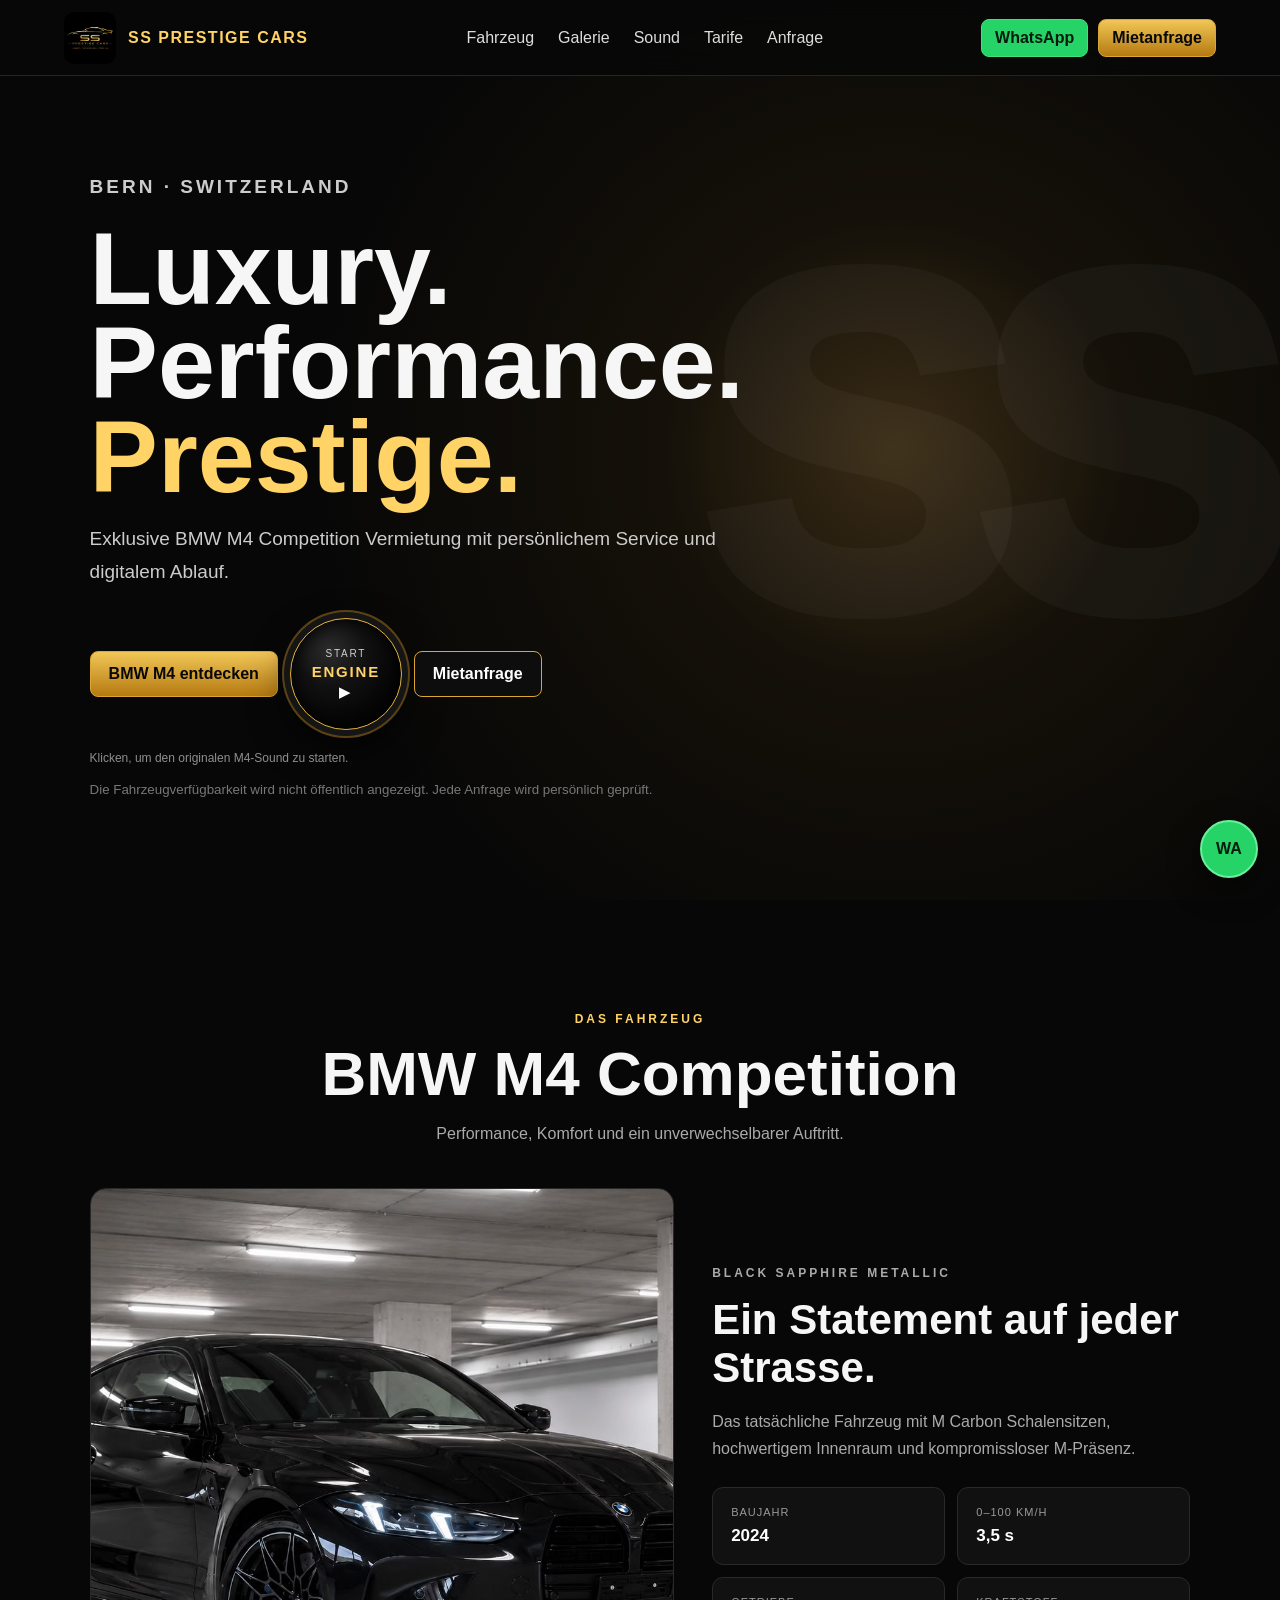
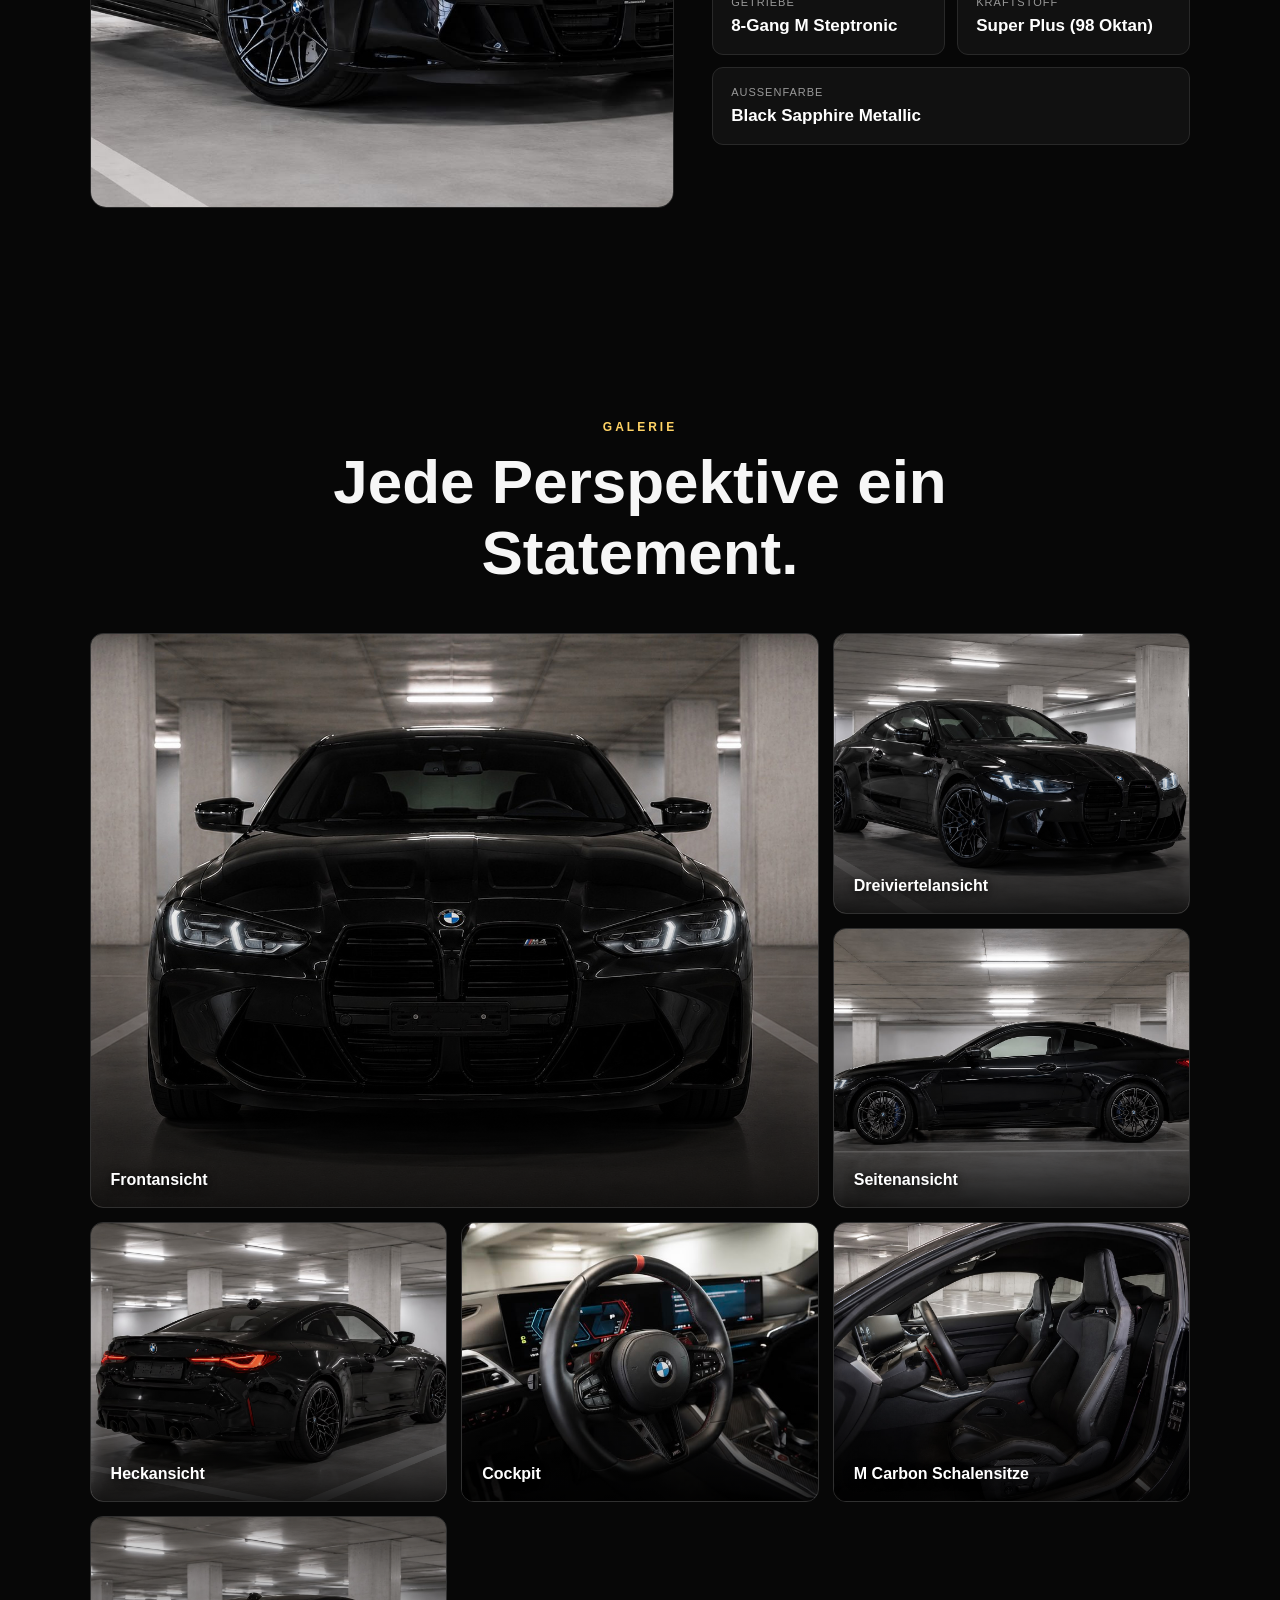
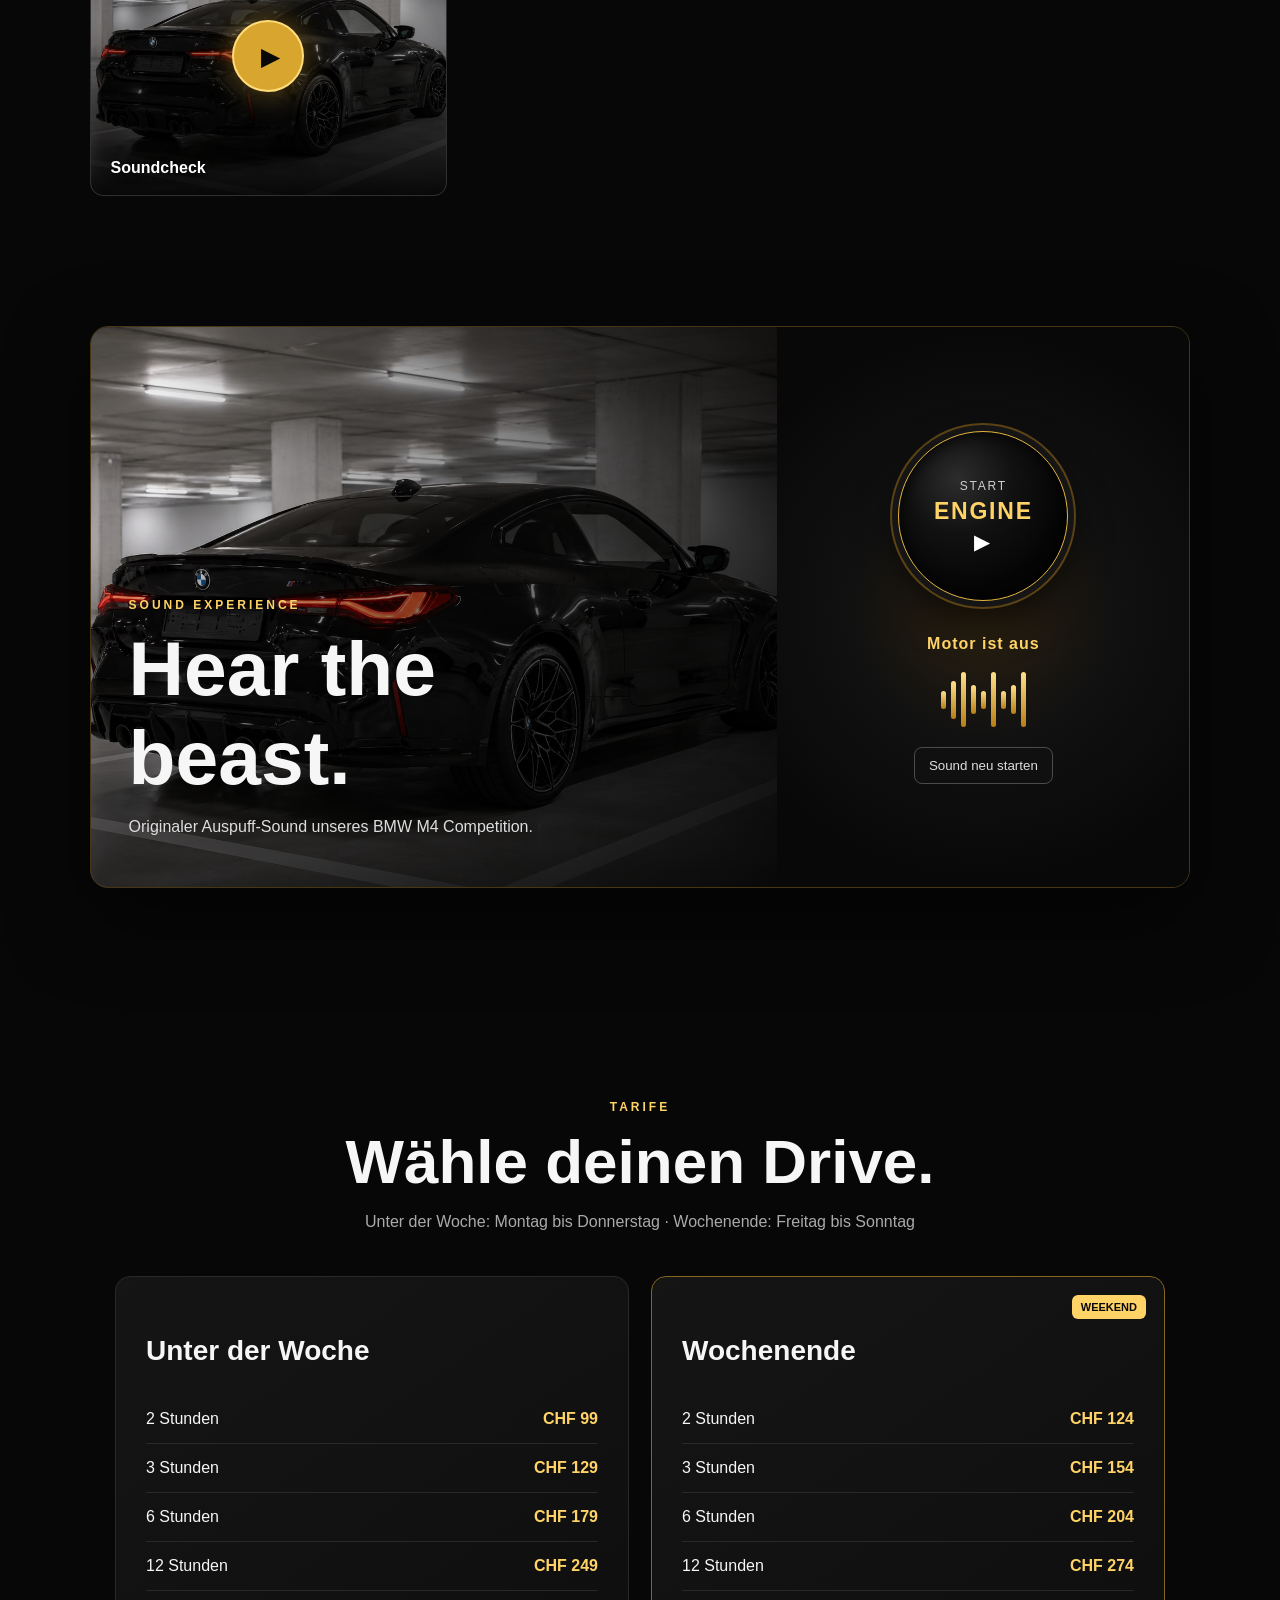
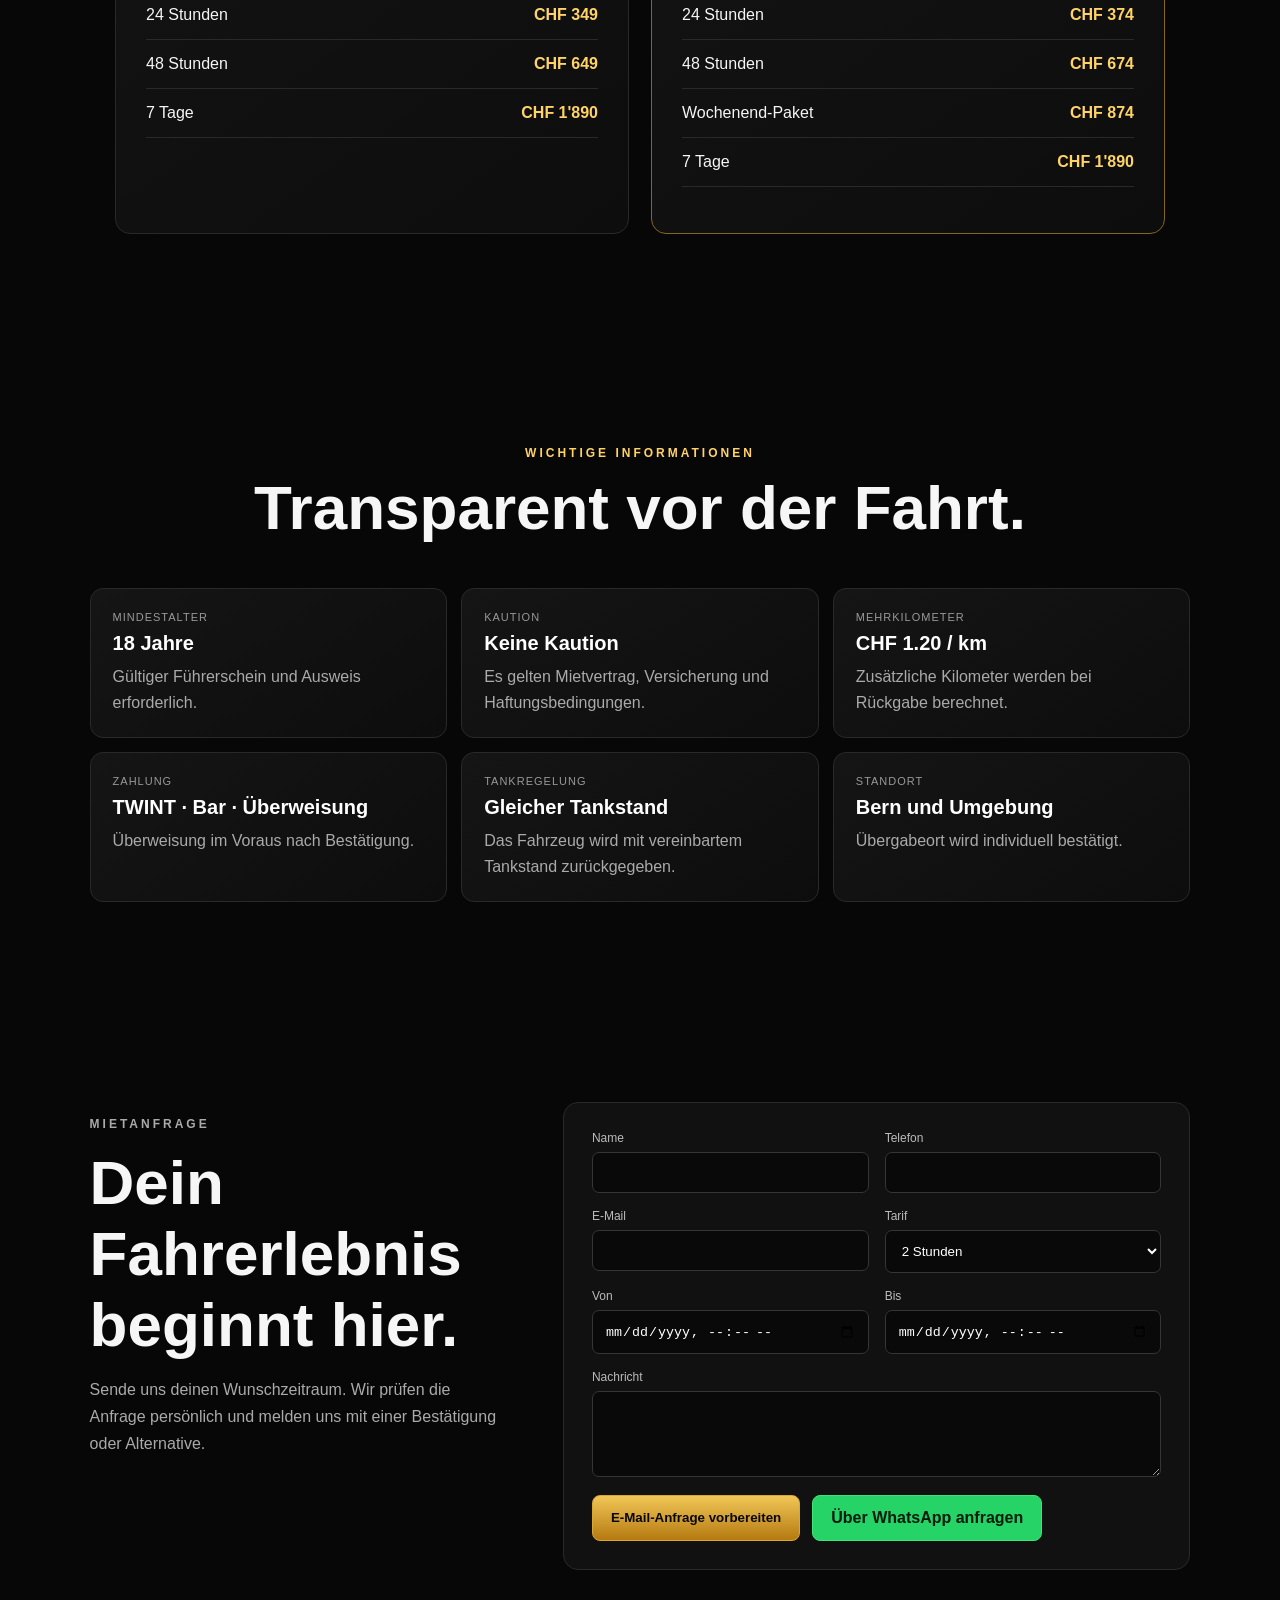
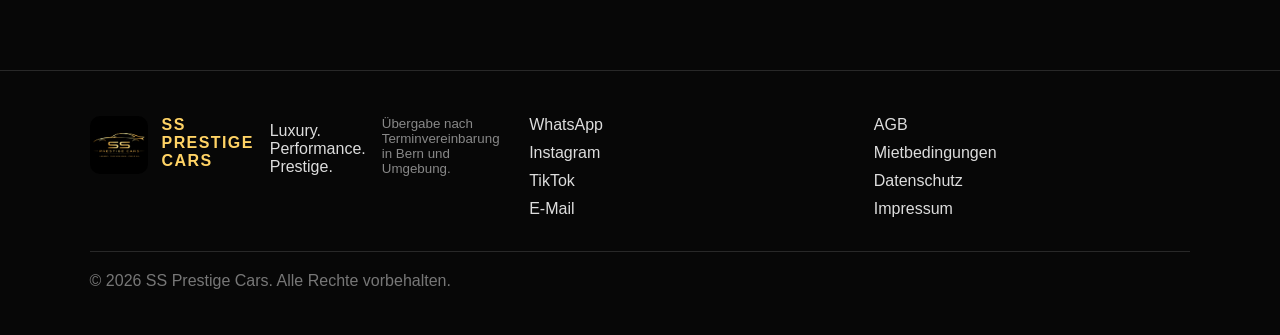
==== index.html @ 251abc75 "Add files via upload" ====
<!doctype html>
<html lang="de">
<head>
  <meta charset="utf-8">
  <meta name="viewport" content="width=device-width,initial-scale=1">
  <meta name="description" content="SS Prestige Cars – BMW M4 Competition Vermietung in Bern mit Wochen- und Wochenendtarifen.">
  <meta name="theme-color" content="#070707">
  <title>SS Prestige Cars | BMW M4 Competition</title>
  <link rel="icon" href="assets/logo.png">
  <link rel="stylesheet" href="styles.css">
</head>
<body>
<header class="header">
  <a class="brand" href="#home"><img src="assets/logo.png" alt="SS Prestige Cars Logo"><span>SS PRESTIGE CARS</span></a>
  <nav>
    <a href="#fahrzeug">Fahrzeug</a>
    <a href="#galerie">Galerie</a>
    <a href="#sound">Sound</a>
    <a href="#preise">Tarife</a>
    <a href="#anfrage">Anfrage</a>
  </nav>
  <div class="header-cta"><a class="whatsapp compact" href="https://wa.me/41797862408?text=Hallo%20SS%20Prestige%20Cars%2C%20ich%20interessiere%20mich%20f%C3%BCr%20eine%20Miete." target="_blank" rel="noopener">WhatsApp</a><a class="button compact" href="#anfrage">Mietanfrage</a></div>
</header>

<main>
<section class="hero" id="home">
  <div class="giant-ss">SS</div>
  <div class="hero-content">
    <p class="eyebrow">BERN · SWITZERLAND</p>
    <h1>Luxury.<br>Performance.<br><span>Prestige.</span></h1>
    <p>Exklusive BMW M4 Competition Vermietung mit persönlichem Service und digitalem Ablauf.</p>
    <div class="hero-actions premium-actions">
      <a class="button" href="#fahrzeug">BMW M4 entdecken</a>
      <button class="engine-button" id="heroEngineButton" type="button" aria-label="Motor-Sound starten">
        <span class="engine-ring">
          <small>START</small>
          <strong>ENGINE</strong>
          <em>▶</em>
        </span>
      </button>
      <a class="button outline" href="#anfrage">Mietanfrage</a>
    </div>
    <p class="engine-hint" id="heroEngineHint">Klicken, um den originalen M4-Sound zu starten.</p>
    <small>Die Fahrzeugverfügbarkeit wird nicht öffentlich angezeigt. Jede Anfrage wird persönlich geprüft.</small>
  </div>
</section>

<section class="section vehicle" id="fahrzeug">
  <div class="section-heading">
    <p class="eyebrow">DAS FAHRZEUG</p>
    <h2>BMW M4 Competition</h2>
    <p>Performance, Komfort und ein unverwechselbarer Auftritt.</p>
  </div>

  <div class="vehicle-feature">
    <img src="assets/hero.jpg" alt="BMW M4 Competition Dreiviertelansicht">
    <div class="vehicle-copy">
      <p class="eyebrow">BLACK SAPPHIRE METALLIC</p>
      <h3>Ein Statement auf jeder Strasse.</h3>
      <p>Das tatsächliche Fahrzeug mit M Carbon Schalensitzen, hochwertigem Innenraum und kompromissloser M-Präsenz.</p>
      <div class="spec-grid">
        <article><span>Baujahr</span><strong>2024</strong></article>
        <article><span>0–100 km/h</span><strong>3,5 s</strong></article>
        <article><span>Getriebe</span><strong>8-Gang M Steptronic</strong></article>
        <article><span>Kraftstoff</span><strong>Super Plus (98 Oktan)</strong></article>
        <article><span>Aussenfarbe</span><strong>Black Sapphire Metallic</strong></article>
      </div>
    </div>
  </div>
</section>

<section class="section gallery-section" id="galerie">
  <div class="section-heading">
    <p class="eyebrow">GALERIE</p>
    <h2>Jede Perspektive ein Statement.</h2>
  </div>

  <div class="gallery">
    <button class="gallery-card main" data-image="assets/front.jpg">
      <img src="assets/front.jpg" alt="BMW M4 Frontansicht">
      <span>Frontansicht</span>
    </button>
    <button class="gallery-card" data-image="assets/hero.jpg">
      <img src="assets/hero.jpg" alt="BMW M4 Dreiviertelansicht">
      <span>Dreiviertelansicht</span>
    </button>
    <button class="gallery-card" data-image="assets/side.jpg">
      <img src="assets/side.jpg" alt="BMW M4 Seitenansicht">
      <span>Seitenansicht</span>
    </button>
    <button class="gallery-card" data-image="assets/rear.jpg">
      <img src="assets/rear.jpg" alt="BMW M4 Heckansicht">
      <span>Heckansicht</span>
    </button>
    <button class="gallery-card" data-image="assets/cockpit.jpg">
      <img src="assets/cockpit.jpg" alt="BMW M4 Cockpit">
      <span>Cockpit</span>
    </button>
    <button class="gallery-card" data-image="assets/seats.jpg">
      <img src="assets/seats.jpg" alt="BMW M Carbon Schalensitze">
      <span>M Carbon Schalensitze</span>
    </button>

    <button class="gallery-card video-card" id="videoGalleryCard" type="button">
      <video muted playsinline preload="metadata" poster="assets/rear.jpg">
        <source src="assets/soundcheck.mp4" type="video/mp4">
      </video>
      <div class="video-play-icon">▶</div>
      <span>Soundcheck</span>
    </button>
  </div>
</section>

<section class="section sound-section" id="sound">
  <div class="sound-stage">
    <div class="sound-image">
      <img src="assets/rear.jpg" alt="BMW M4 Heckansicht mit Vierrohr-Auspuffanlage">
      <div class="sound-overlay"></div>
      <div class="sound-copy">
        <p class="eyebrow">SOUND EXPERIENCE</p>
        <h2>Hear the beast.</h2>
        <p>Originaler Auspuff-Sound unseres BMW M4 Competition.</p>
      </div>
    </div>

    <div class="engine-console">
      <button class="engine-button engine-button-large" id="soundEngineButton" type="button" aria-label="Motor-Sound starten">
        <span class="engine-ring">
          <small>START</small>
          <strong>ENGINE</strong>
          <em>▶</em>
        </span>
      </button>

      <div class="sound-information">
        <span id="soundStatus">Motor ist aus</span>
        <div class="wave" aria-hidden="true">
          <i></i><i></i><i></i><i></i><i></i><i></i><i></i><i></i><i></i>
        </div>
        <button class="sound-secondary" id="restartSound" type="button">Sound neu starten</button>
      </div>

      <audio id="audio" preload="metadata">
        <source src="assets/auspuff-sound.mp3" type="audio/mpeg">
      </audio>
    </div>
  </div>
</section>

<section class="section pricing" id="preise">
  <div class="section-heading">
    <p class="eyebrow">TARIFE</p>
    <h2>Wähle deinen Drive.</h2>
    <p>Unter der Woche: Montag bis Donnerstag · Wochenende: Freitag bis Sonntag</p>
  </div>

  <div class="price-grid">
    <article class="price-card">
      <h3>Unter der Woche</h3>
      <ul>
        <li><span>2 Stunden</span><strong>CHF 99</strong></li>
        <li><span>3 Stunden</span><strong>CHF 129</strong></li>
        <li><span>6 Stunden</span><strong>CHF 179</strong></li>
        <li><span>12 Stunden</span><strong>CHF 249</strong></li>
        <li><span>24 Stunden</span><strong>CHF 349</strong></li>
        <li><span>48 Stunden</span><strong>CHF 649</strong></li>
        <li><span>7 Tage</span><strong>CHF 1'890</strong></li>
      </ul>
    </article>

    <article class="price-card featured">
      <div class="badge">WEEKEND</div>
      <h3>Wochenende</h3>
      <ul>
        <li><span>2 Stunden</span><strong>CHF 124</strong></li>
        <li><span>3 Stunden</span><strong>CHF 154</strong></li>
        <li><span>6 Stunden</span><strong>CHF 204</strong></li>
        <li><span>12 Stunden</span><strong>CHF 274</strong></li>
        <li><span>24 Stunden</span><strong>CHF 374</strong></li>
        <li><span>48 Stunden</span><strong>CHF 674</strong></li>
        <li><span>Wochenend-Paket</span><strong>CHF 874</strong></li>
        <li><span>7 Tage</span><strong>CHF 1'890</strong></li>
      </ul>
    </article>
  </div>
</section>


<section class="section conditions" id="bedingungen">
  <div class="section-heading">
    <p class="eyebrow">WICHTIGE INFORMATIONEN</p>
    <h2>Transparent vor der Fahrt.</h2>
  </div>
  <div class="conditions-grid">
    <article><span>Mindestalter</span><strong>18 Jahre</strong><p>Gültiger Führerschein und Ausweis erforderlich.</p></article>
    <article><span>Kaution</span><strong>Keine Kaution</strong><p>Es gelten Mietvertrag, Versicherung und Haftungsbedingungen.</p></article>
    <article><span>Mehrkilometer</span><strong>CHF 1.20 / km</strong><p>Zusätzliche Kilometer werden bei Rückgabe berechnet.</p></article>
    <article><span>Zahlung</span><strong>TWINT · Bar · Überweisung</strong><p>Überweisung im Voraus nach Bestätigung.</p></article>
    <article><span>Tankregelung</span><strong>Gleicher Tankstand</strong><p>Das Fahrzeug wird mit vereinbartem Tankstand zurückgegeben.</p></article>
    <article><span>Standort</span><strong>Bern und Umgebung</strong><p>Übergabeort wird individuell bestätigt.</p></article>
  </div>
</section>

<section class="section request" id="anfrage">
  <div class="request-copy">
    <p class="eyebrow">MIETANFRAGE</p>
    <h2>Dein Fahrerlebnis beginnt hier.</h2>
    <p>Sende uns deinen Wunschzeitraum. Wir prüfen die Anfrage persönlich und melden uns mit einer Bestätigung oder Alternative.</p>
  </div>
  <form id="requestForm">
    <div class="form-grid">
      <label>Name<input id="requestName" name="Name" required></label>
      <label>Telefon<input id="requestPhone" name="Telefon" required></label>
      <label>E-Mail<input id="requestEmail" type="email" name="E-Mail" required></label>
      <label>Tarif<select id="requestTariff" name="Tarif"><option>2 Stunden</option><option>3 Stunden</option><option>6 Stunden</option><option>12 Stunden</option><option>24 Stunden</option><option>48 Stunden</option><option>Wochenend-Paket</option><option>7 Tage</option></select></label>
      <label>Von<input id="requestFrom" type="datetime-local" name="Von" required></label>
      <label>Bis<input id="requestTo" type="datetime-local" name="Bis" required></label>
      <label class="full">Nachricht<textarea id="requestMessage" name="Nachricht" rows="4"></textarea></label>
    </div>
    <div class="request-buttons"><button class="button" type="submit">E-Mail-Anfrage vorbereiten</button><a class="whatsapp" id="dynamicWhatsApp" href="#">Über WhatsApp anfragen</a></div>
  </form>
</section>
</main>

<footer>
  <div class="footer-brand"><img src="assets/logo.png" alt="SS Prestige Cars"><div><strong>SS PRESTIGE CARS</strong><p>Luxury. Performance. Prestige.</p><small>Übergabe nach Terminvereinbarung in Bern und Umgebung.</small></div></div>
  <div class="footer-links"><a href="https://wa.me/41797862408" target="_blank" rel="noopener">WhatsApp</a><a href="https://www.instagram.com/ssprestigecars.ch/" target="_blank" rel="noopener">Instagram</a><a href="https://www.tiktok.com/@ssprestigecars.ch" target="_blank" rel="noopener">TikTok</a><a href="mailto:ssprestigecars.ch@gmail.com">E-Mail</a></div>
  <div class="footer-links"><a href="agb.html">AGB</a><a href="mietbedingungen.html">Mietbedingungen</a><a href="datenschutz.html">Datenschutz</a><a href="impressum.html">Impressum</a></div>
  <p class="copyright">© 2026 SS Prestige Cars. Alle Rechte vorbehalten.</p>
</footer>

<a class="whatsapp-float" href="https://wa.me/41797862408?text=Hallo%20SS%20Prestige%20Cars%2C%20ich%20interessiere%20mich%20f%C3%BCr%20eine%20Miete." target="_blank" rel="noopener" aria-label="WhatsApp öffnen">WA</a>


<dialog id="videoLightbox" class="video-lightbox">
  <button id="closeVideoLightbox" aria-label="Schliessen">×</button>
  <div class="video-frame">
    <video id="soundcheckVideo" controls playsinline preload="metadata">
      <source src="assets/soundcheck.mp4" type="video/mp4">
    </video>
  </div>
</dialog>

<dialog id="lightbox">
  <button id="closeLightbox" aria-label="Schliessen">×</button>
  <img id="lightboxImage" alt="Vergrösserte Fahrzeugansicht">
</dialog>

<script src="script.js"></script>
</body>
</html>
---- styles.css ----
:root{--bg:#070707;--panel:#111;--line:#292929;--text:#f6f6f6;--muted:#aaa;--gold:#daa72f;--gold2:#ffd365}*{box-sizing:border-box}html{scroll-behavior:smooth}body{margin:0;background:var(--bg);color:var(--text);font-family:-apple-system,BlinkMacSystemFont,"Segoe UI",Arial,sans-serif}.header{position:fixed;z-index:20;inset:0 0 auto;height:76px;background:#080808e8;border-bottom:1px solid #242424;display:flex;align-items:center;justify-content:space-between;padding:0 5vw;backdrop-filter:blur(15px)}.brand{display:flex;align-items:center;gap:12px;color:var(--gold2);text-decoration:none;font-weight:800;letter-spacing:1.5px}.brand img{width:52px;height:52px;border-radius:10px;object-fit:cover}.header nav{display:flex;gap:24px}.header nav a,footer a{color:#ddd;text-decoration:none}.header nav a:hover{color:var(--gold2)}.button{display:inline-block;border:1px solid var(--gold);background:linear-gradient(#f1c657,#b57a11);color:#080808;text-decoration:none;border-radius:8px;padding:13px 18px;font-weight:800;cursor:pointer}.button.outline{background:#0d0d0d;color:#fff}.button.compact{padding:9px 13px}.hero{min-height:100vh;position:relative;overflow:hidden;display:flex;align-items:center;padding:120px 7vw 70px;background:radial-gradient(circle at 70% 50%,#3a2c16 0,#151109 23%,#070707 59%)}.giant-ss{position:absolute;right:3vw;top:50%;transform:translateY(-50%);font-size:min(37vw,520px);font-weight:950;letter-spacing:-.09em;color:#ffffff08;line-height:.75}.hero-content{position:relative;z-index:2;max-width:780px}.eyebrow{color:var(--gold2);font-size:12px;letter-spacing:3px;font-weight:800}.hero h1{font-size:clamp(58px,8vw,112px);line-height:.92;margin:18px 0}.hero h1 span{color:var(--gold2)}.hero p{max-width:660px;color:#ccc;font-size:19px;line-height:1.7}.hero-actions{display:flex;gap:12px;margin:30px 0}.hero small{color:#777}.section{padding:100px 7vw}.section-heading{text-align:center;max-width:800px;margin:0 auto 45px}.section-heading h2,.sound-card h2,.request h2{font-size:clamp(36px,5vw,62px);margin:10px 0}.section-heading>p:last-child{color:var(--muted)}.vehicle-feature{display:grid;grid-template-columns:1.1fr .9fr;gap:38px;align-items:center;max-width:1350px;margin:auto}.vehicle-feature>img{width:100%;height:620px;object-fit:cover;border-radius:16px;border:1px solid var(--line)}.vehicle-copy h3{font-size:42px;margin:10px 0}.vehicle-copy>p{color:var(--muted);line-height:1.7}.spec-grid{display:grid;grid-template-columns:repeat(2,1fr);gap:12px;margin-top:25px}.spec-grid article{background:#111;border:1px solid #292929;border-radius:11px;padding:18px}.spec-grid article:last-child{grid-column:1/-1}.spec-grid span{display:block;color:#999;font-size:11px;text-transform:uppercase;letter-spacing:1px}.spec-grid strong{display:block;color:white;margin-top:8px;font-size:17px}.gallery{display:grid;grid-template-columns:repeat(3,1fr);gap:14px;max-width:1400px;margin:auto}.gallery-card{position:relative;overflow:hidden;border:1px solid #303030;border-radius:13px;padding:0;background:#111;cursor:pointer;min-height:280px}.gallery-card.main{grid-column:span 2;grid-row:span 2;min-height:575px}.gallery-card img{width:100%;height:100%;position:absolute;inset:0;object-fit:cover;transition:transform .45s ease}.gallery-card:hover img{transform:scale(1.045)}.gallery-card:after{content:"";position:absolute;inset:45% 0 0;background:linear-gradient(transparent,#000d)}.gallery-card span{position:absolute;z-index:2;left:20px;bottom:18px;color:#fff!important;font-size:16px;font-weight:700;text-shadow:0 2px 10px #000}.sound-section{padding-top:30px}.sound-card{max-width:1150px;margin:auto;background:linear-gradient(145deg,#151515,#0d0d0d);border:1px solid #453711;border-radius:16px;padding:45px;display:flex;justify-content:space-between;align-items:center;gap:40px}.sound-card p{color:var(--muted)}.audio-control{display:flex;align-items:center;gap:18px;min-width:420px}.audio-control button{width:70px;height:70px;border-radius:50%;border:1px solid var(--gold);background:var(--gold);font-size:23px;cursor:pointer}.wave{display:flex;align-items:center;gap:4px;height:55px}.wave i{display:block;width:4px;height:17px;background:var(--gold2);border-radius:3px;animation:wave .9s ease-in-out infinite alternate;animation-play-state:paused}.wave.playing i{animation-play-state:running}.wave i:nth-child(2n){height:35px;animation-delay:.12s}.wave i:nth-child(3n){height:50px;animation-delay:.27s}@keyframes wave{to{transform:scaleY(.35)}}.price-grid{display:grid;grid-template-columns:repeat(2,1fr);gap:22px;max-width:1050px;margin:auto}.price-card{position:relative;background:linear-gradient(145deg,#151515,#0d0d0d);border:1px solid var(--line);border-radius:15px;padding:30px}.price-card.featured{border-color:#85661d}.price-card h3{font-size:28px}.price-card ul{list-style:none;padding:0}.price-card li{display:flex;justify-content:space-between;padding:15px 0;border-bottom:1px solid #292929}.price-card strong{color:var(--gold2)}.badge{position:absolute;top:18px;right:18px;background:var(--gold2);color:#080808;padding:6px 9px;border-radius:6px;font-size:11px;font-weight:900}.request{display:grid;grid-template-columns:.8fr 1.2fr;gap:55px;align-items:start}.request-copy p{color:var(--muted);line-height:1.7}.request form{background:#111;border:1px solid #292929;border-radius:15px;padding:28px}.form-grid{display:grid;grid-template-columns:repeat(2,1fr);gap:16px}label{font-size:12px;color:#bbb}input,select,textarea{display:block;width:100%;margin-top:7px;background:#090909;border:1px solid #353535;border-radius:7px;color:#fff;padding:12px}.full{grid-column:1/-1}footer{padding:45px 7vw;border-top:1px solid #282828;display:flex;align-items:center;justify-content:space-between;gap:20px;color:#999}footer img{width:58px;border-radius:10px}footer div{display:flex;gap:16px}dialog{border:1px solid #5e4917;border-radius:14px;background:#080808;padding:12px;max-width:min(94vw,1500px)}dialog::backdrop{background:#000e}dialog img{display:block;max-width:88vw;max-height:84vh;border-radius:9px}dialog button{position:absolute;right:18px;top:15px;width:42px;height:42px;border-radius:50%;border:1px solid #555;background:#090909;color:#fff;font-size:25px;cursor:pointer}@media(max-width:1000px){.header nav{display:none}.vehicle-feature,.request{grid-template-columns:1fr}.gallery{grid-template-columns:repeat(2,1fr)}.gallery-card.main{grid-column:span 2}.sound-card{display:grid}.audio-control{min-width:0}.price-grid{grid-template-columns:1fr}}@media(max-width:600px){.header .button.compact{display:none}.hero-actions{flex-direction:column}.spec-grid,.form-grid,.gallery{grid-template-columns:1fr}.spec-grid article:last-child,.full,.gallery-card.main{grid-column:auto}.gallery-card.main{min-height:320px}.gallery-card{min-height:260px}.vehicle-feature>img{height:360px}.sound-card{padding:25px}.audio-control{flex-wrap:wrap}footer{flex-direction:column;text-align:center}}
.header-cta{display:flex;gap:10px;align-items:center}.whatsapp{display:inline-flex;align-items:center;justify-content:center;background:#25D366;color:#061b0d;text-decoration:none;border:1px solid #3ce47b;border-radius:8px;padding:13px 18px;font-weight:800}.whatsapp.compact{padding:9px 13px}.conditions-grid{display:grid;grid-template-columns:repeat(3,1fr);gap:14px;max-width:1200px;margin:auto}.conditions-grid article{background:linear-gradient(145deg,#151515,#0d0d0d);border:1px solid #292929;border-radius:13px;padding:22px}.conditions-grid span{display:block;color:#999;font-size:11px;text-transform:uppercase;letter-spacing:1px}.conditions-grid strong{display:block;color:#fff;font-size:20px;margin:9px 0}.conditions-grid p{color:#aaa;line-height:1.6;margin:0}.request-buttons{display:flex;gap:12px;flex-wrap:wrap;margin-top:18px}.whatsapp-float{position:fixed;z-index:30;right:22px;bottom:22px;width:58px;height:58px;border-radius:50%;display:flex;align-items:center;justify-content:center;background:#25D366;color:#061b0d;text-decoration:none;font-weight:900;box-shadow:0 12px 30px #0008;border:2px solid #68ef99}
@media(max-width:900px){.conditions-grid{grid-template-columns:repeat(2,1fr)}.header-cta .whatsapp{display:none}}
@media(max-width:600px){.conditions-grid{grid-template-columns:1fr}.request-buttons{flex-direction:column}.request-buttons>*{width:100%}}
footer{display:grid;grid-template-columns:1.3fr 1fr 1fr;align-items:start;gap:28px}.footer-brand{display:flex;align-items:flex-start;gap:14px}.footer-brand strong{color:var(--gold2);letter-spacing:1.4px}.footer-brand p{margin:6px 0;color:#ddd}.footer-brand small{color:#888}.footer-links{display:flex;flex-direction:column;gap:10px}.copyright{grid-column:1/-1;border-top:1px solid #282828;padding-top:20px;margin:5px 0 0;color:#777}
@media(max-width:800px){footer{grid-template-columns:1fr}.copyright{grid-column:auto}.footer-brand{justify-content:center}.footer-links{align-items:center}}


/* START ENGINE EXPERIENCE */
.premium-actions{
  align-items:center;
  flex-wrap:wrap;
}
.engine-hint{
  font-size:12px!important;
  color:#8f8f8f!important;
  margin-top:-12px;
}
.engine-button{
  --engine-size:112px;
  width:var(--engine-size);
  height:var(--engine-size);
  padding:0;
  border-radius:50%;
  border:1px solid #e3b23e;
  background:
    radial-gradient(circle at 35% 28%, #2c2c2c 0, #111 34%, #050505 69%),
    #080808;
  box-shadow:
    0 0 0 6px #151515,
    0 0 0 8px #5a4214,
    0 18px 40px #000b,
    inset 0 0 18px #000;
  color:#fff;
  cursor:pointer;
  transition:transform .22s ease, box-shadow .22s ease, border-color .22s ease;
  flex:0 0 auto;
}
.engine-button:hover{
  transform:translateY(-3px) scale(1.025);
  box-shadow:
    0 0 0 6px #171717,
    0 0 0 8px #d8a62f,
    0 20px 45px #000c,
    0 0 30px #d8a62f55,
    inset 0 0 18px #000;
}
.engine-button:active{transform:scale(.97)}
.engine-button.engine-on{
  border-color:#ffcc54;
  box-shadow:
    0 0 0 6px #181818,
    0 0 0 8px #f1c44f,
    0 0 42px #f0b93588,
    inset 0 0 22px #000;
  animation:enginePulse 1.25s ease-in-out infinite alternate;
}
@keyframes enginePulse{
  to{box-shadow:0 0 0 6px #181818,0 0 0 8px #f1c44f,0 0 65px #f0b935aa,inset 0 0 22px #000}
}
.engine-ring{
  display:flex;
  width:100%;
  height:100%;
  flex-direction:column;
  align-items:center;
  justify-content:center;
  border-radius:50%;
  letter-spacing:1.8px;
  line-height:1;
}
.engine-ring small{
  color:#cfcfcf;
  font-size:10px;
  font-style:normal;
}
.engine-ring strong{
  color:var(--gold2);
  font-size:15px;
  margin:5px 0;
}
.engine-ring em{
  font-style:normal;
  font-size:15px;
  color:#fff;
}
.engine-button.engine-on .engine-ring small::after{content:" / STOP"}
.engine-button.engine-on .engine-ring em{color:#ffcf5c}

.sound-stage{
  max-width:1250px;
  margin:auto;
  display:grid;
  grid-template-columns:1.25fr .75fr;
  border:1px solid #463712;
  border-radius:18px;
  overflow:hidden;
  background:#0d0d0d;
  box-shadow:0 28px 80px #0008;
}
.sound-image{
  position:relative;
  min-height:560px;
}
.sound-image img{
  position:absolute;
  inset:0;
  width:100%;
  height:100%;
  object-fit:cover;
}
.sound-overlay{
  position:absolute;
  inset:0;
  background:linear-gradient(90deg,#0001 10%,#000c 100%),linear-gradient(0deg,#000b,#0000 60%);
}
.sound-copy{
  position:absolute;
  z-index:2;
  left:38px;
  bottom:35px;
  max-width:550px;
}
.sound-copy h2{
  font-size:clamp(42px,6vw,78px);
  margin:8px 0;
}
.sound-copy p:last-child{color:#ddd}
.engine-console{
  display:flex;
  flex-direction:column;
  align-items:center;
  justify-content:center;
  gap:34px;
  padding:45px 28px;
  background:radial-gradient(circle at center,#2c2110 0,#111 38%,#080808 80%);
}
.engine-button-large{--engine-size:170px}
.engine-button-large .engine-ring small{font-size:12px}
.engine-button-large .engine-ring strong{font-size:23px;margin:8px 0}
.engine-button-large .engine-ring em{font-size:21px}
.sound-information{
  width:100%;
  display:flex;
  flex-direction:column;
  align-items:center;
  gap:18px;
  text-align:center;
}
.sound-information>span{
  color:var(--gold2);
  font-weight:800;
  letter-spacing:1px;
}
.sound-secondary{
  border:1px solid #4b4b4b;
  background:#101010;
  color:#ddd;
  border-radius:8px;
  padding:10px 14px;
  cursor:pointer;
}
.sound-secondary:hover{border-color:var(--gold);color:#fff}
.wave{display:flex;align-items:center;gap:5px;height:58px}
.wave i{
  display:block;
  width:5px;
  height:18px;
  background:linear-gradient(#ffe08a,#b77e14);
  border-radius:5px;
  animation:engineWave .62s ease-in-out infinite alternate;
  animation-play-state:paused;
}
.wave.playing i{animation-play-state:running}
.wave i:nth-child(2n){height:38px;animation-delay:.1s}
.wave i:nth-child(3n){height:55px;animation-delay:.2s}
.wave i:nth-child(4n){height:29px;animation-delay:.3s}
@keyframes engineWave{to{transform:scaleY(.28);opacity:.55}}

@media(max-width:1000px){
  .sound-stage{grid-template-columns:1fr}
  .sound-image{min-height:480px}
  .engine-console{padding:50px 25px}
}
@media(max-width:650px){
  .premium-actions{justify-content:flex-start}
  .engine-button{--engine-size:98px}
  .sound-image{min-height:390px}
  .sound-copy{left:22px;right:22px;bottom:22px}
  .engine-button-large{--engine-size:145px}
}

/* VIDEO TILE */
.video-card video{
  position:absolute;
  inset:0;
  width:100%;
  height:100%;
  object-fit:cover;
}
.video-card:before{
  content:"";
  position:absolute;
  inset:0;
  background:linear-gradient(#0002,#0009);
  z-index:1;
}
.video-play-icon{
  position:absolute;
  z-index:3;
  left:50%;
  top:50%;
  transform:translate(-50%,-50%);
  width:72px;
  height:72px;
  border-radius:50%;
  display:flex;
  align-items:center;
  justify-content:center;
  padding-left:5px;
  background:#d8a62f;
  color:#080808;
  border:2px solid #ffdc79;
  box-shadow:0 0 30px #d8a62f77;
  font-size:25px;
  transition:.25s ease;
}
.video-card:hover .video-play-icon{
  transform:translate(-50%,-50%) scale(1.08);
  box-shadow:0 0 45px #d8a62faa;
}
.video-card span{z-index:4}

.video-lightbox{
  padding:12px;
  background:#080808;
  border:1px solid #5e4917;
  border-radius:14px;
  max-width:min(92vw,900px);
}
.video-lightbox::backdrop{background:#000e}
.video-frame{
  width:min(78vw,760px);
  aspect-ratio:9/16;
  max-height:84vh;
  display:flex;
  align-items:center;
  justify-content:center;
  background:#000;
  border-radius:10px;
  overflow:hidden;
}
.video-frame video{
  width:100%;
  height:100%;
  object-fit:contain;
}
.video-lightbox>button{
  position:absolute;
  right:18px;
  top:15px;
  z-index:5;
  width:42px;
  height:42px;
  border-radius:50%;
  border:1px solid #555;
  background:#090909;
  color:#fff;
  font-size:25px;
  cursor:pointer;
}
@media(max-width:600px){
  .video-frame{width:82vw}
  .video-play-icon{width:62px;height:62px;font-size:22px}
}
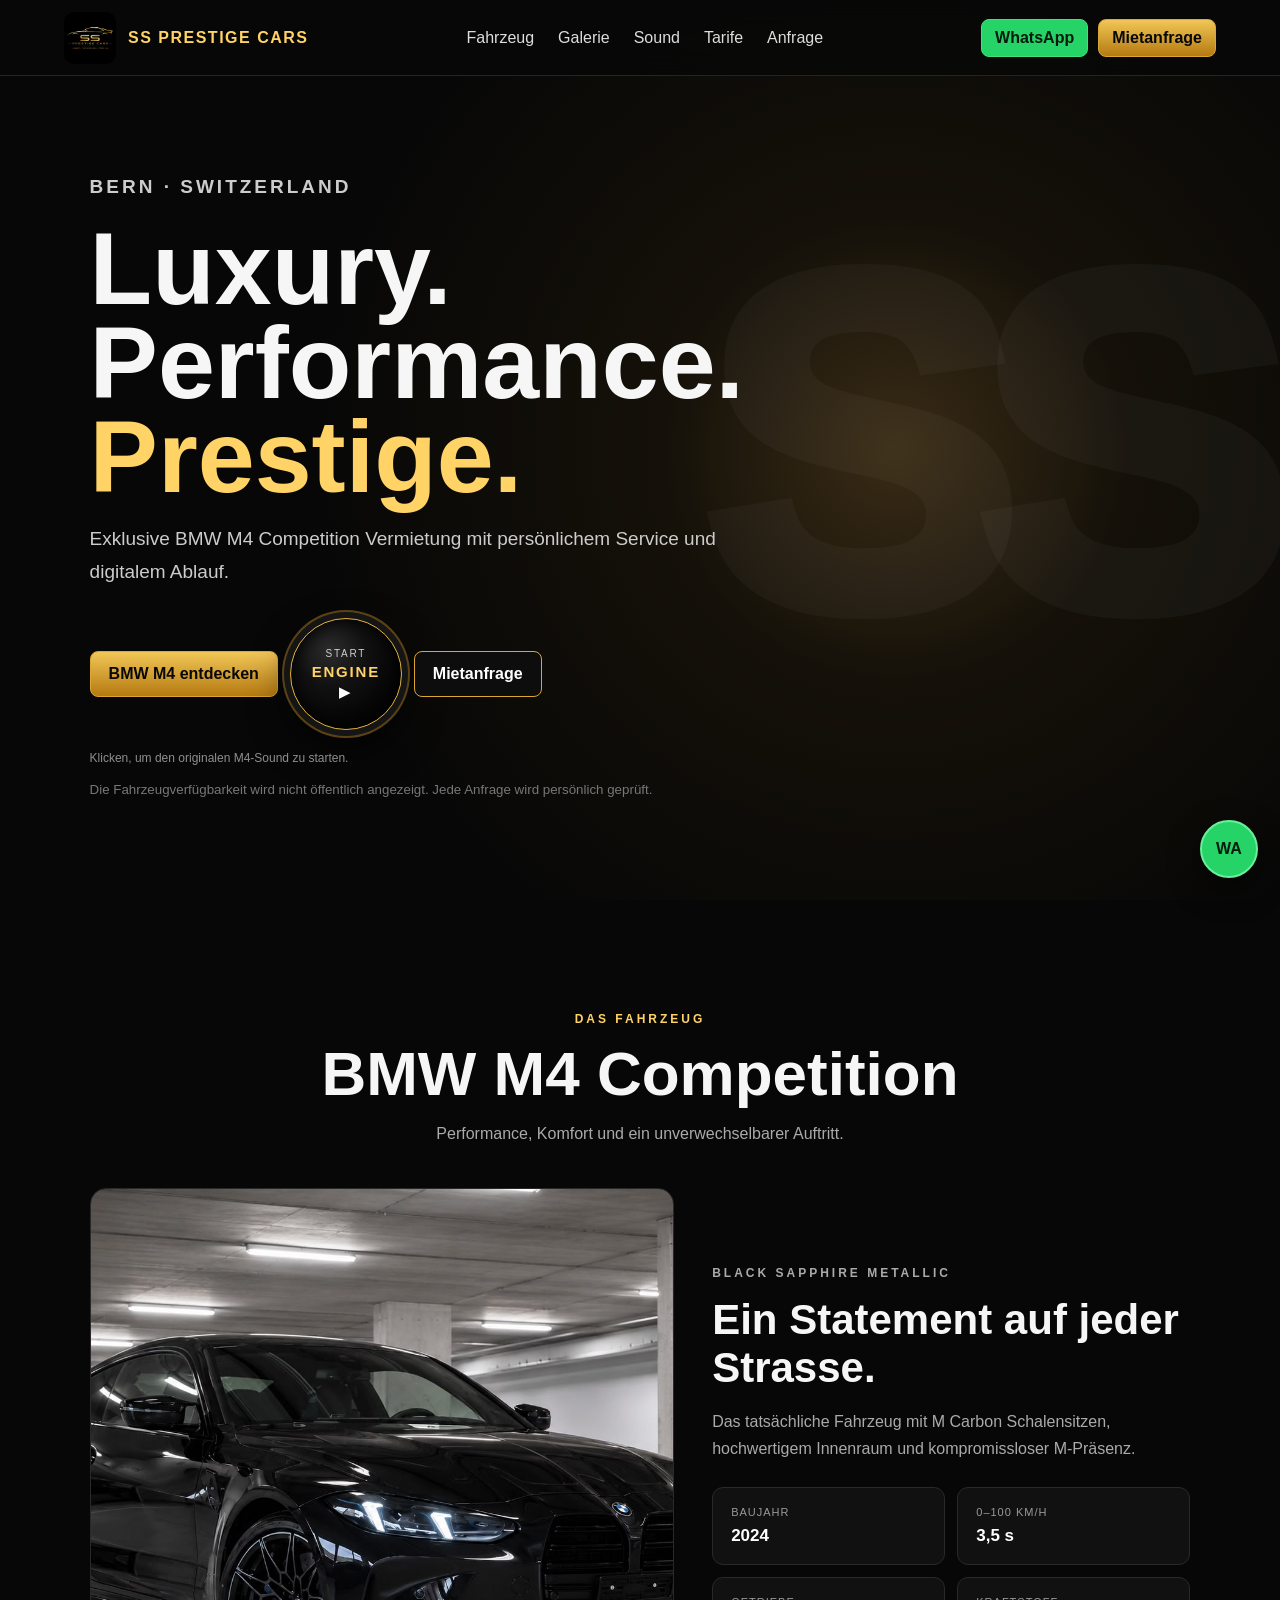
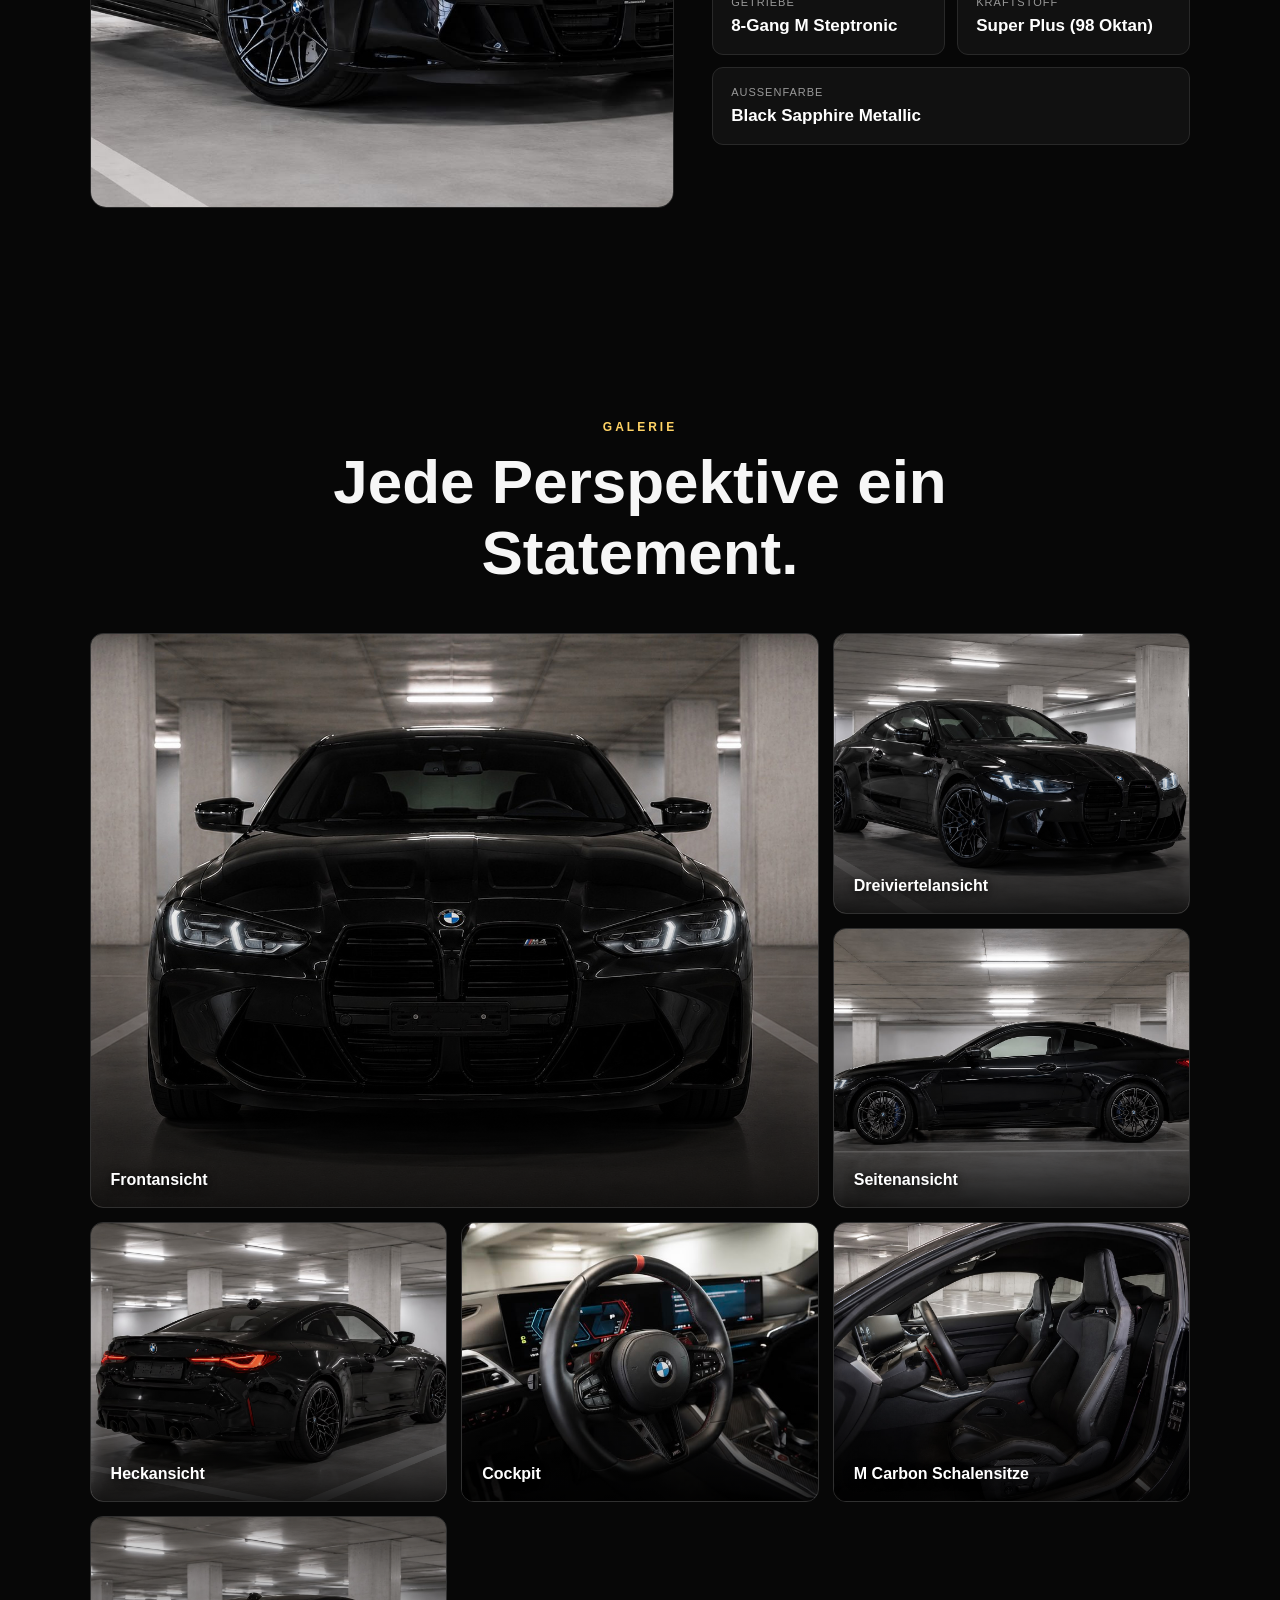
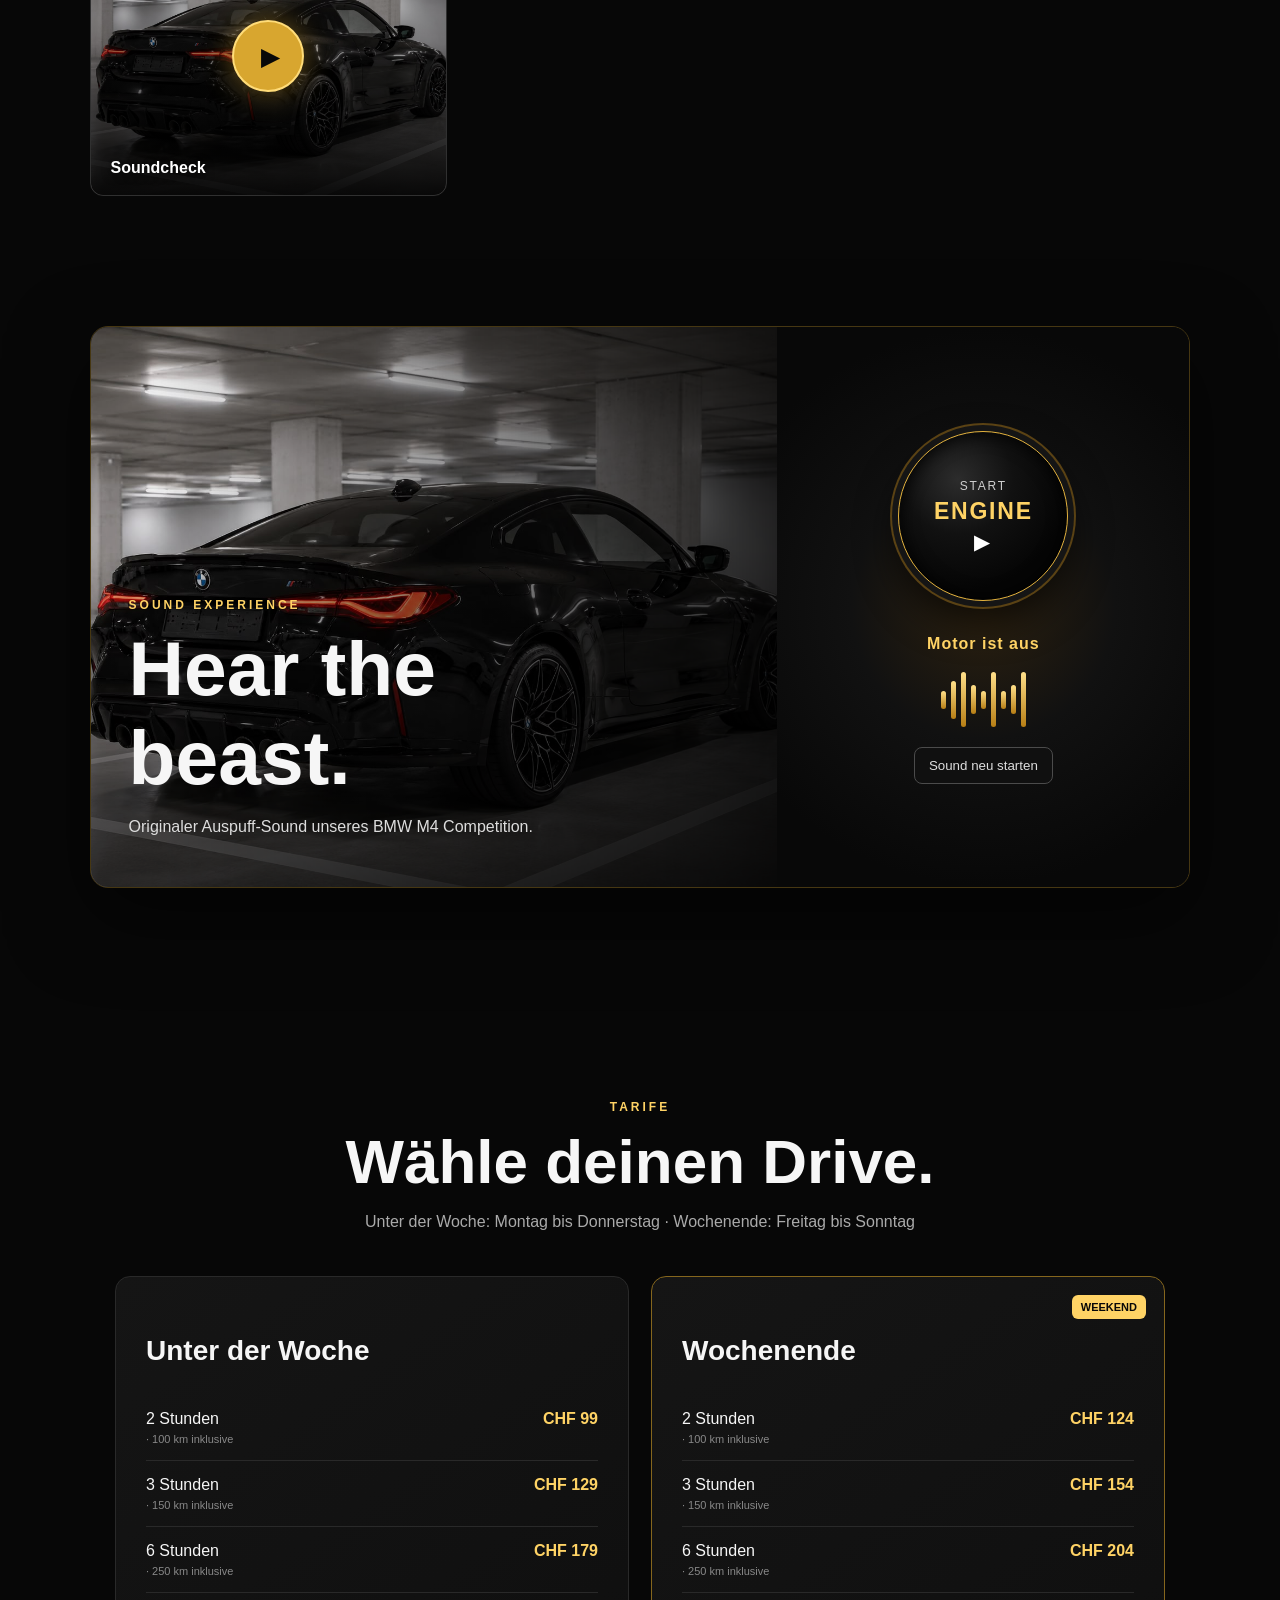
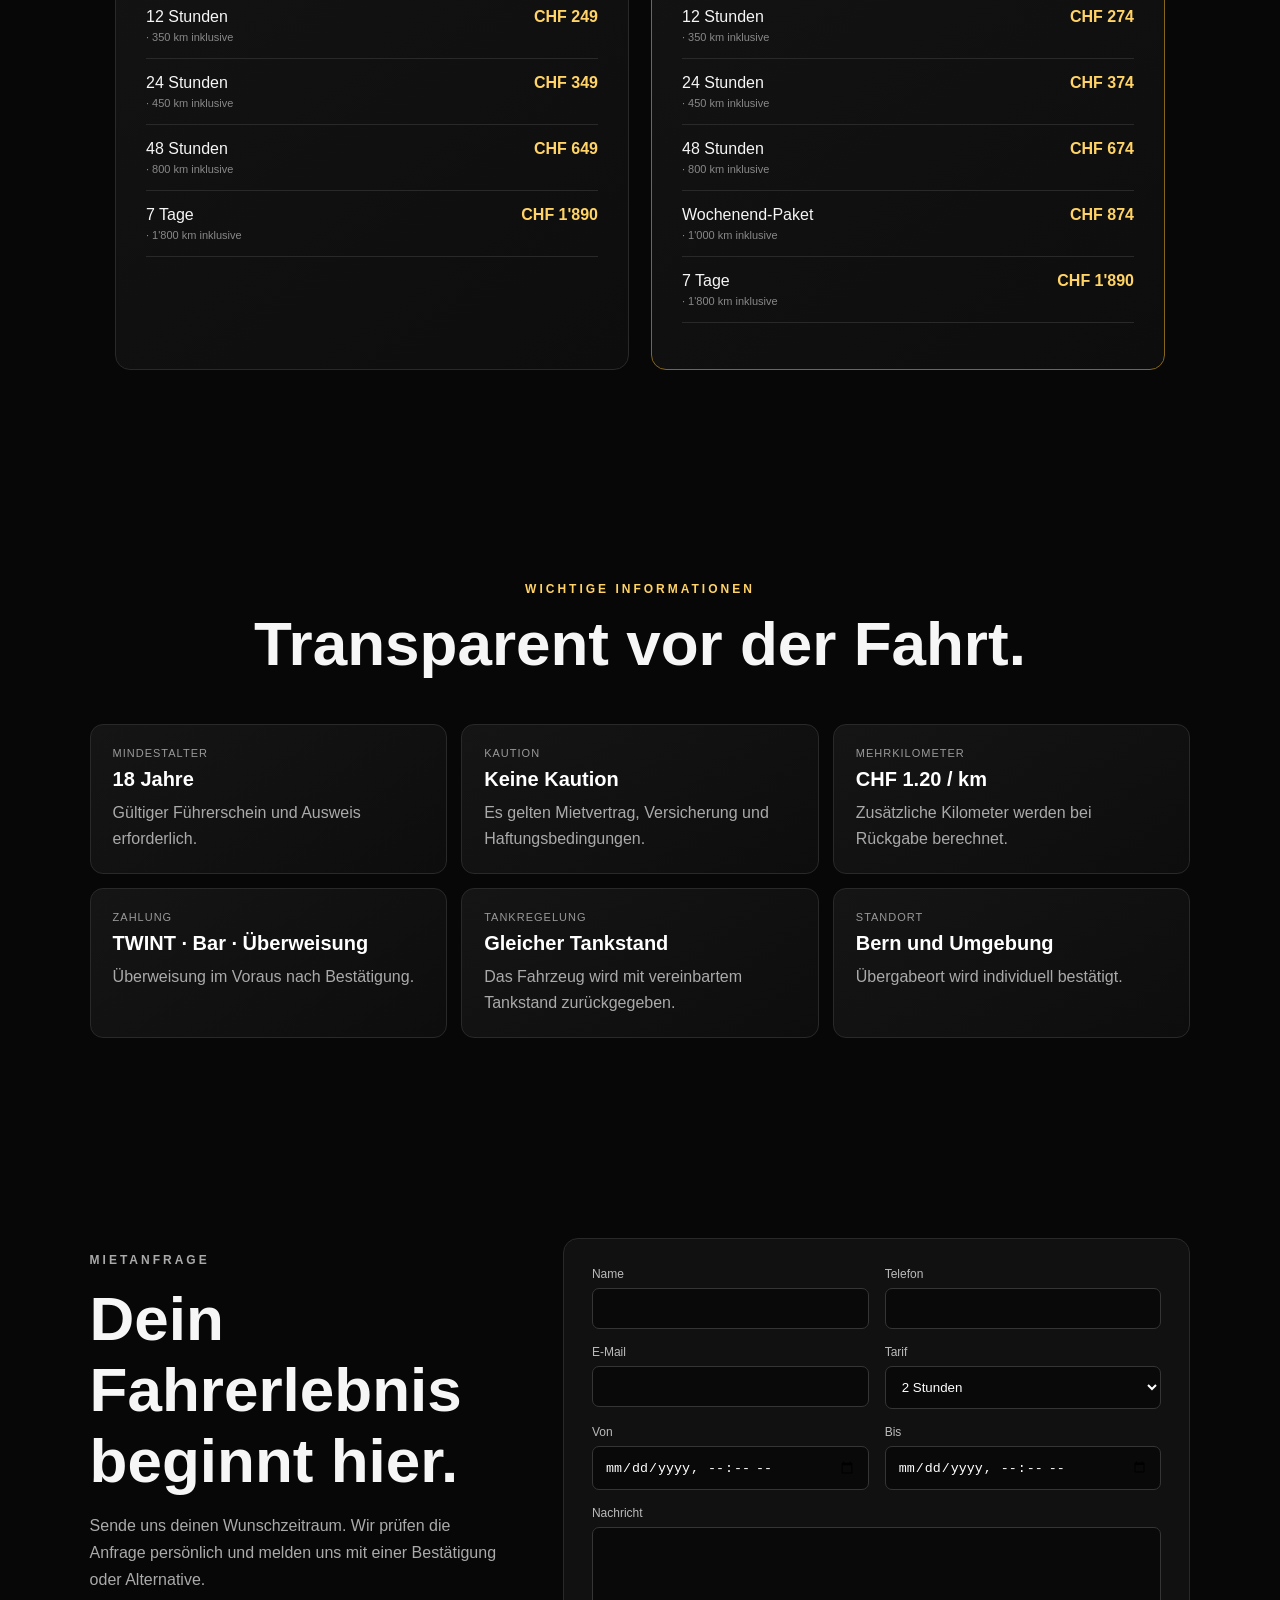
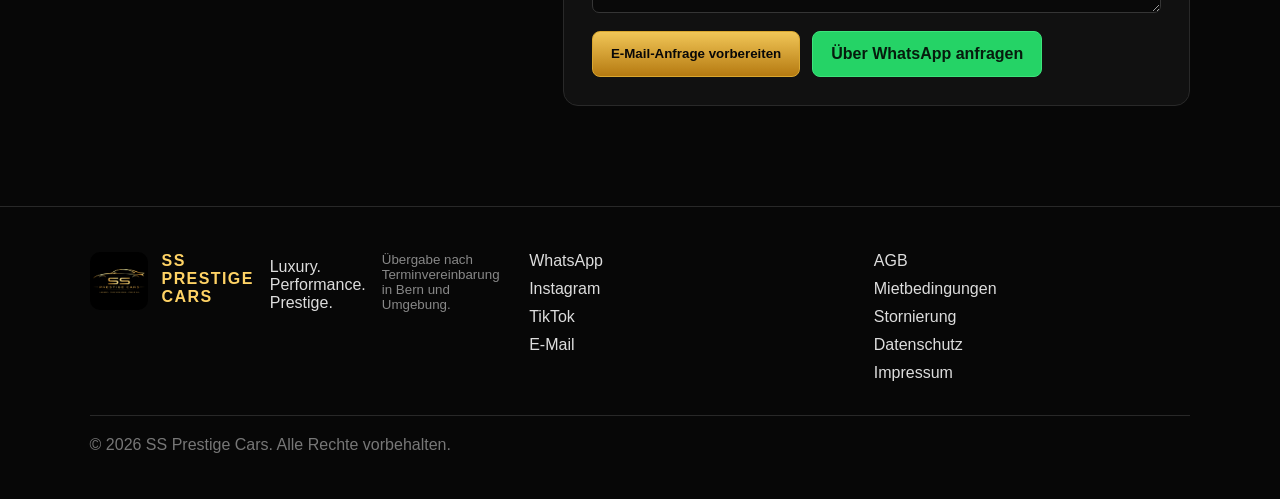
==== commit a0d73425: "Add files via upload" ====
--- a/index.html
+++ b/index.html
@@ -158,13 +158,13 @@
     <article class="price-card">
       <h3>Unter der Woche</h3>
       <ul>
-        <li><span>2 Stunden</span><strong>CHF 99</strong></li>
-        <li><span>3 Stunden</span><strong>CHF 129</strong></li>
-        <li><span>6 Stunden</span><strong>CHF 179</strong></li>
-        <li><span>12 Stunden</span><strong>CHF 249</strong></li>
-        <li><span>24 Stunden</span><strong>CHF 349</strong></li>
-        <li><span>48 Stunden</span><strong>CHF 649</strong></li>
-        <li><span>7 Tage</span><strong>CHF 1'890</strong></li>
+        <li><span>2 Stunden <small>· 100 km inklusive</small></span><strong>CHF 99</strong></li>
+        <li><span>3 Stunden <small>· 150 km inklusive</small></span><strong>CHF 129</strong></li>
+        <li><span>6 Stunden <small>· 250 km inklusive</small></span><strong>CHF 179</strong></li>
+        <li><span>12 Stunden <small>· 350 km inklusive</small></span><strong>CHF 249</strong></li>
+        <li><span>24 Stunden <small>· 450 km inklusive</small></span><strong>CHF 349</strong></li>
+        <li><span>48 Stunden <small>· 800 km inklusive</small></span><strong>CHF 649</strong></li>
+        <li><span>7 Tage <small>· 1'800 km inklusive</small></span><strong>CHF 1'890</strong></li>
       </ul>
     </article>
 
@@ -172,14 +172,14 @@
       <div class="badge">WEEKEND</div>
       <h3>Wochenende</h3>
       <ul>
-        <li><span>2 Stunden</span><strong>CHF 124</strong></li>
-        <li><span>3 Stunden</span><strong>CHF 154</strong></li>
-        <li><span>6 Stunden</span><strong>CHF 204</strong></li>
-        <li><span>12 Stunden</span><strong>CHF 274</strong></li>
-        <li><span>24 Stunden</span><strong>CHF 374</strong></li>
-        <li><span>48 Stunden</span><strong>CHF 674</strong></li>
-        <li><span>Wochenend-Paket</span><strong>CHF 874</strong></li>
-        <li><span>7 Tage</span><strong>CHF 1'890</strong></li>
+        <li><span>2 Stunden <small>· 100 km inklusive</small></span><strong>CHF 124</strong></li>
+        <li><span>3 Stunden <small>· 150 km inklusive</small></span><strong>CHF 154</strong></li>
+        <li><span>6 Stunden <small>· 250 km inklusive</small></span><strong>CHF 204</strong></li>
+        <li><span>12 Stunden <small>· 350 km inklusive</small></span><strong>CHF 274</strong></li>
+        <li><span>24 Stunden <small>· 450 km inklusive</small></span><strong>CHF 374</strong></li>
+        <li><span>48 Stunden <small>· 800 km inklusive</small></span><strong>CHF 674</strong></li>
+        <li><span>Wochenend-Paket <small>· 1'000 km inklusive</small></span><strong>CHF 874</strong></li>
+        <li><span>7 Tage <small>· 1'800 km inklusive</small></span><strong>CHF 1'890</strong></li>
       </ul>
     </article>
   </div>
@@ -225,7 +225,7 @@
 <footer>
   <div class="footer-brand"><img src="assets/logo.png" alt="SS Prestige Cars"><div><strong>SS PRESTIGE CARS</strong><p>Luxury. Performance. Prestige.</p><small>Übergabe nach Terminvereinbarung in Bern und Umgebung.</small></div></div>
   <div class="footer-links"><a href="https://wa.me/41797862408" target="_blank" rel="noopener">WhatsApp</a><a href="https://www.instagram.com/ssprestigecars.ch/" target="_blank" rel="noopener">Instagram</a><a href="https://www.tiktok.com/@ssprestigecars.ch" target="_blank" rel="noopener">TikTok</a><a href="mailto:ssprestigecars.ch@gmail.com">E-Mail</a></div>
-  <div class="footer-links"><a href="agb.html">AGB</a><a href="mietbedingungen.html">Mietbedingungen</a><a href="datenschutz.html">Datenschutz</a><a href="impressum.html">Impressum</a></div>
+  <div class="footer-links"><a href="agb.html">AGB</a><a href="mietbedingungen.html">Mietbedingungen</a><a href="stornierung.html">Stornierung</a><a href="datenschutz.html">Datenschutz</a><a href="impressum.html">Impressum</a></div>
   <p class="copyright">© 2026 SS Prestige Cars. Alle Rechte vorbehalten.</p>
 </footer>
 
--- a/styles.css
+++ b/styles.css
@@ -273,3 +273,5 @@
   .video-frame{width:82vw}
   .video-play-icon{width:62px;height:62px;font-size:22px}
 }
+
+.price-card li span small{display:block;color:#888;font-size:11px;margin-top:5px;font-weight:500}
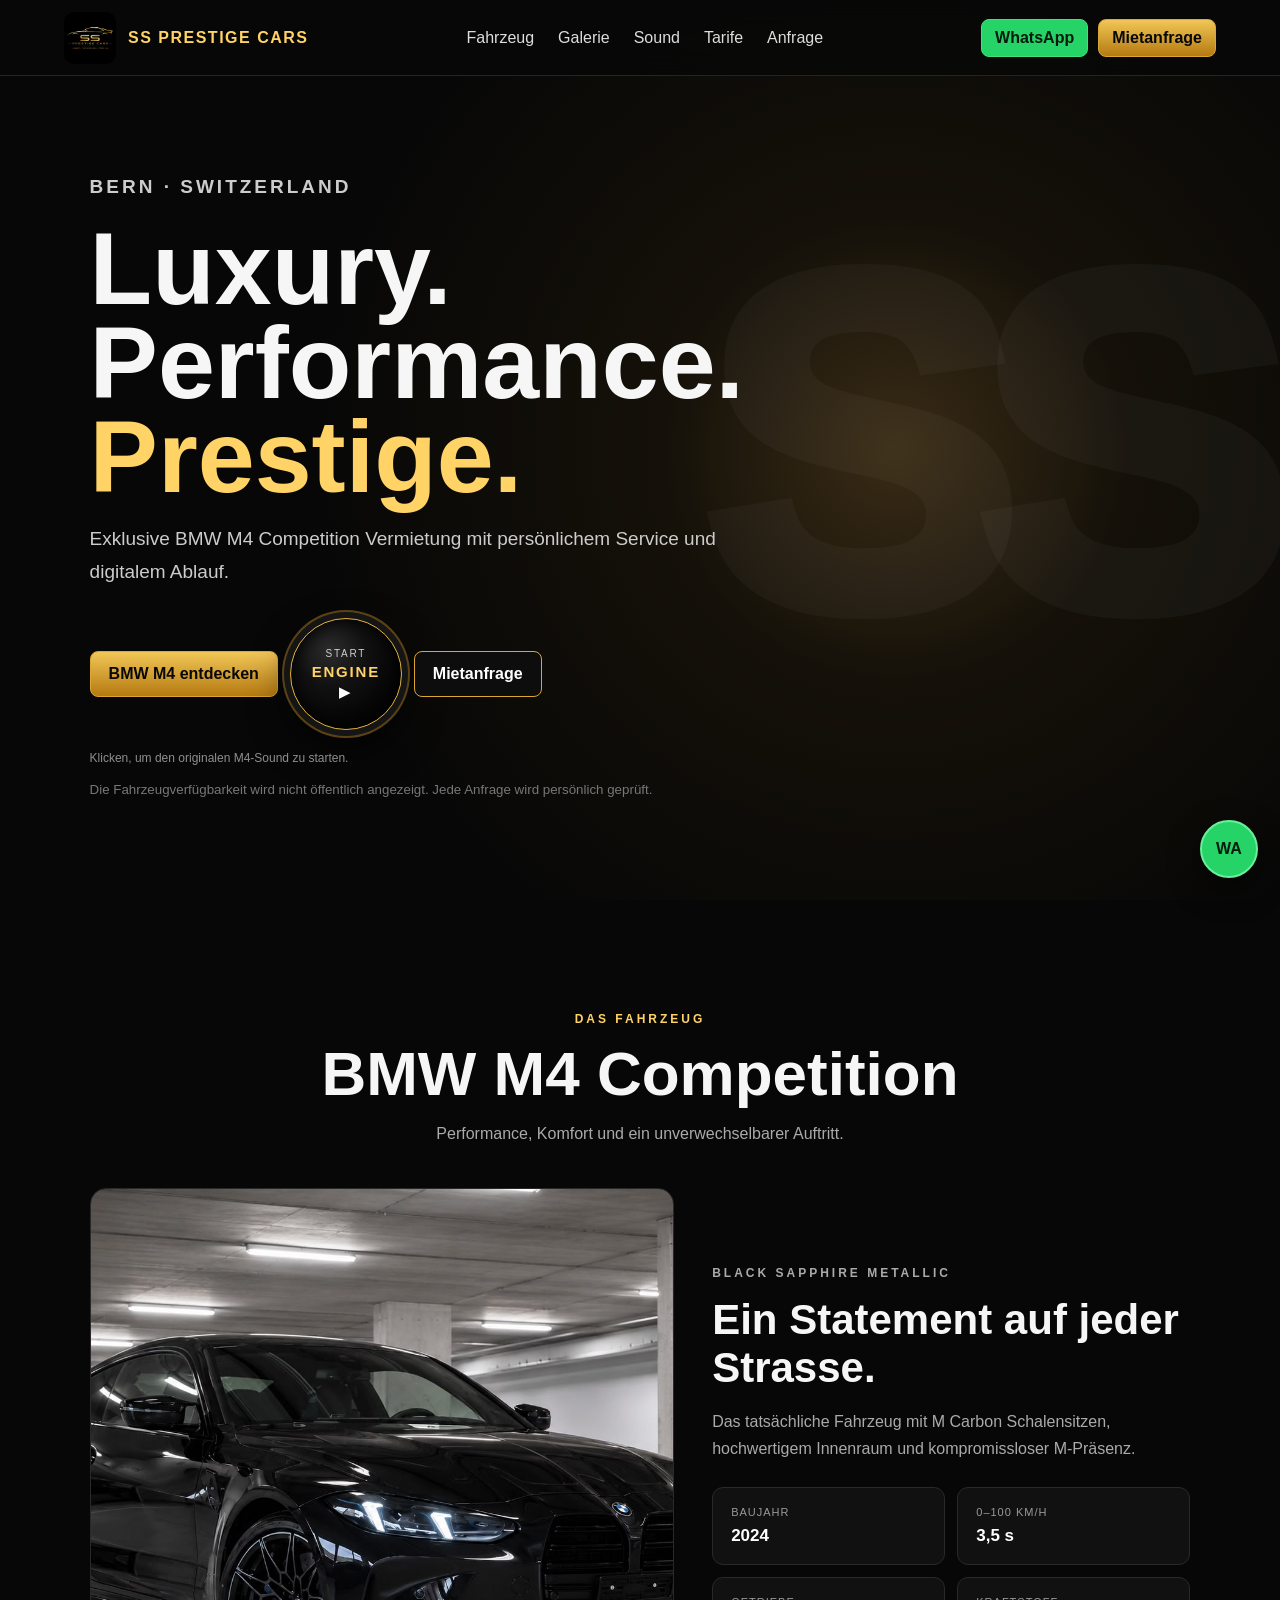
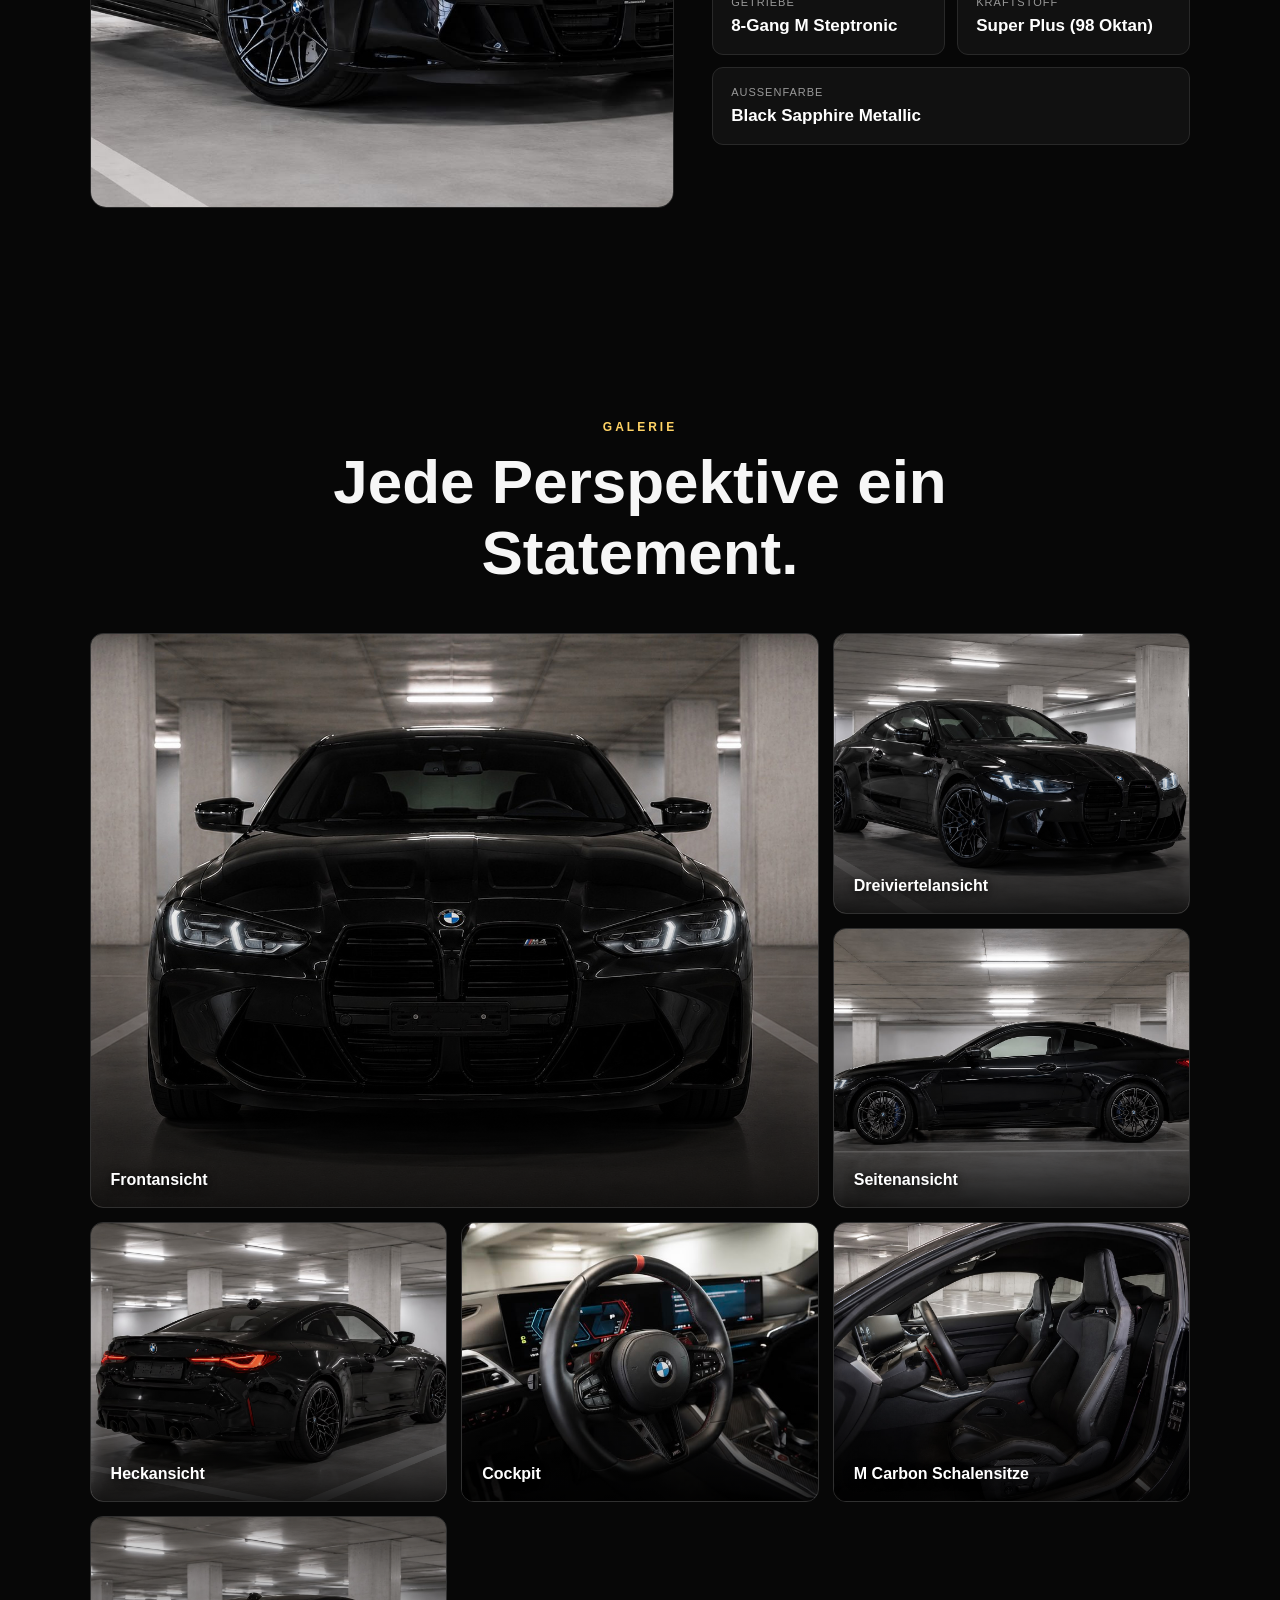
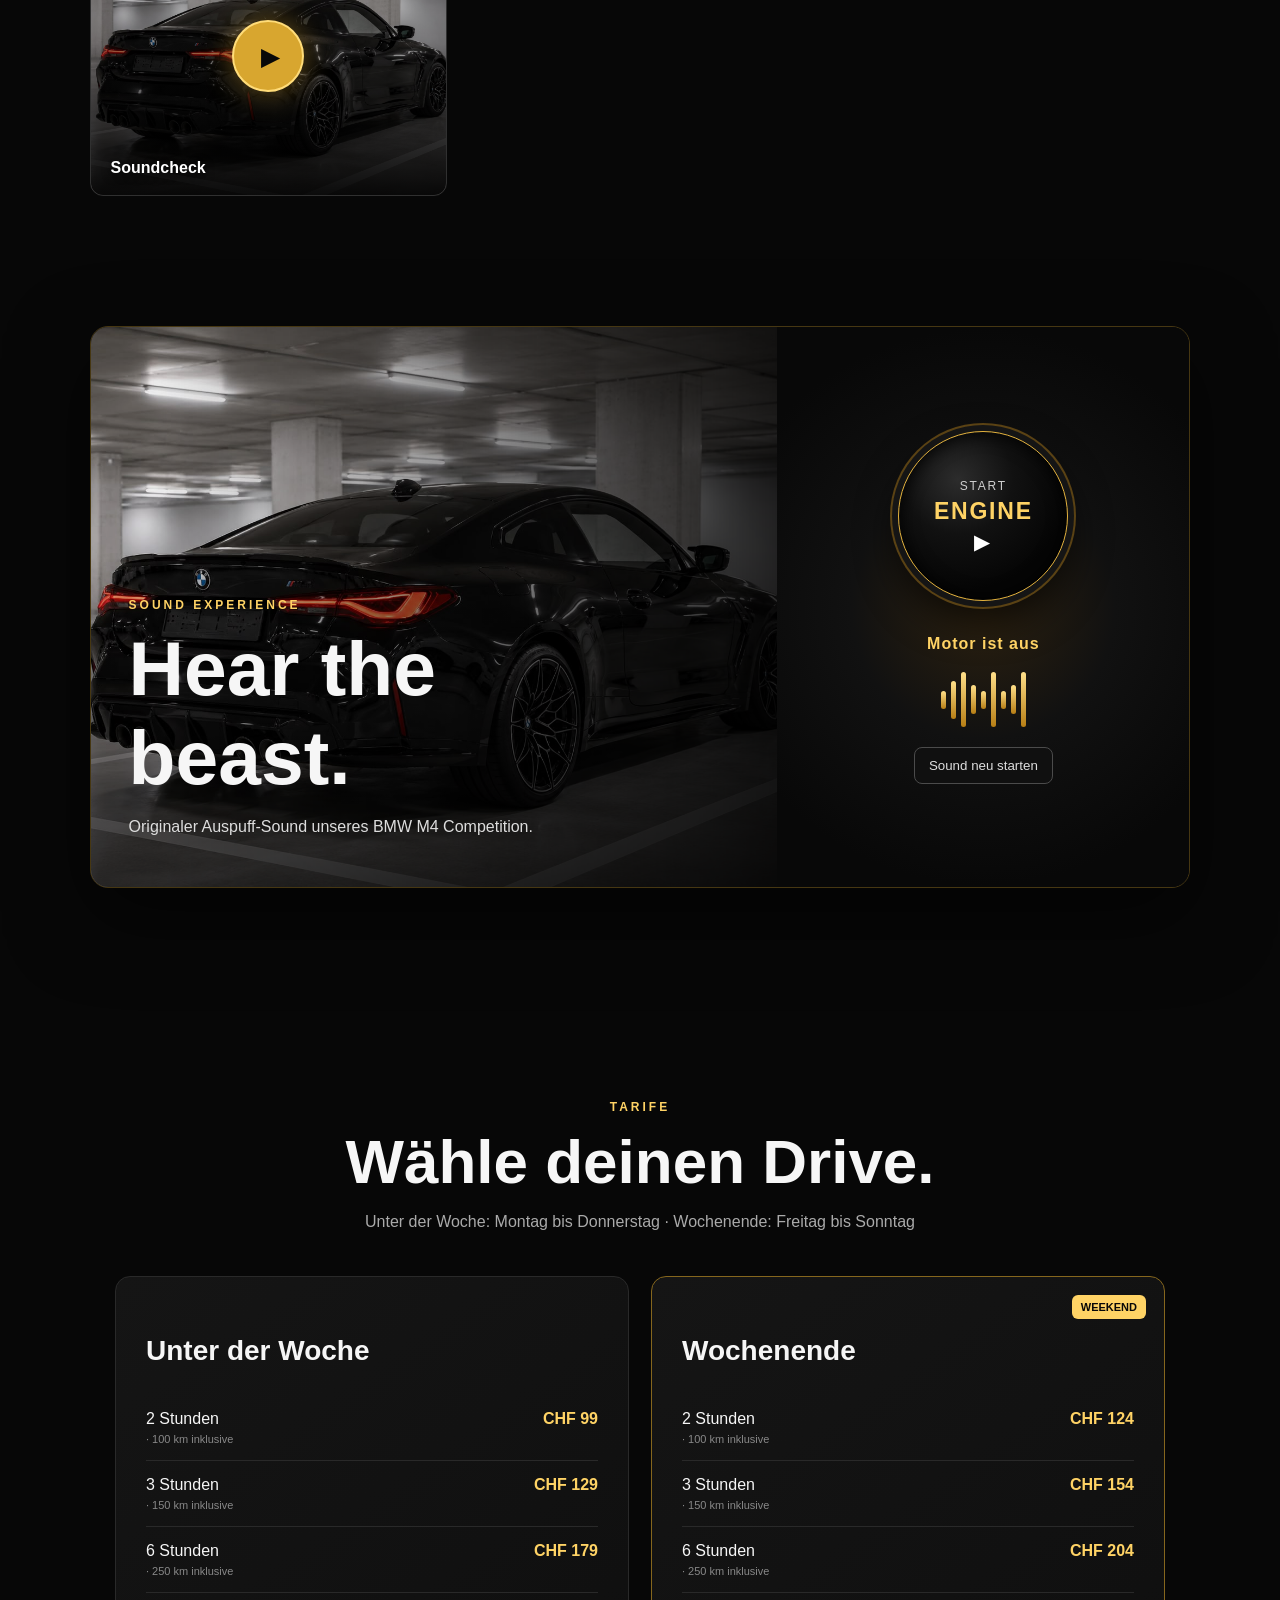
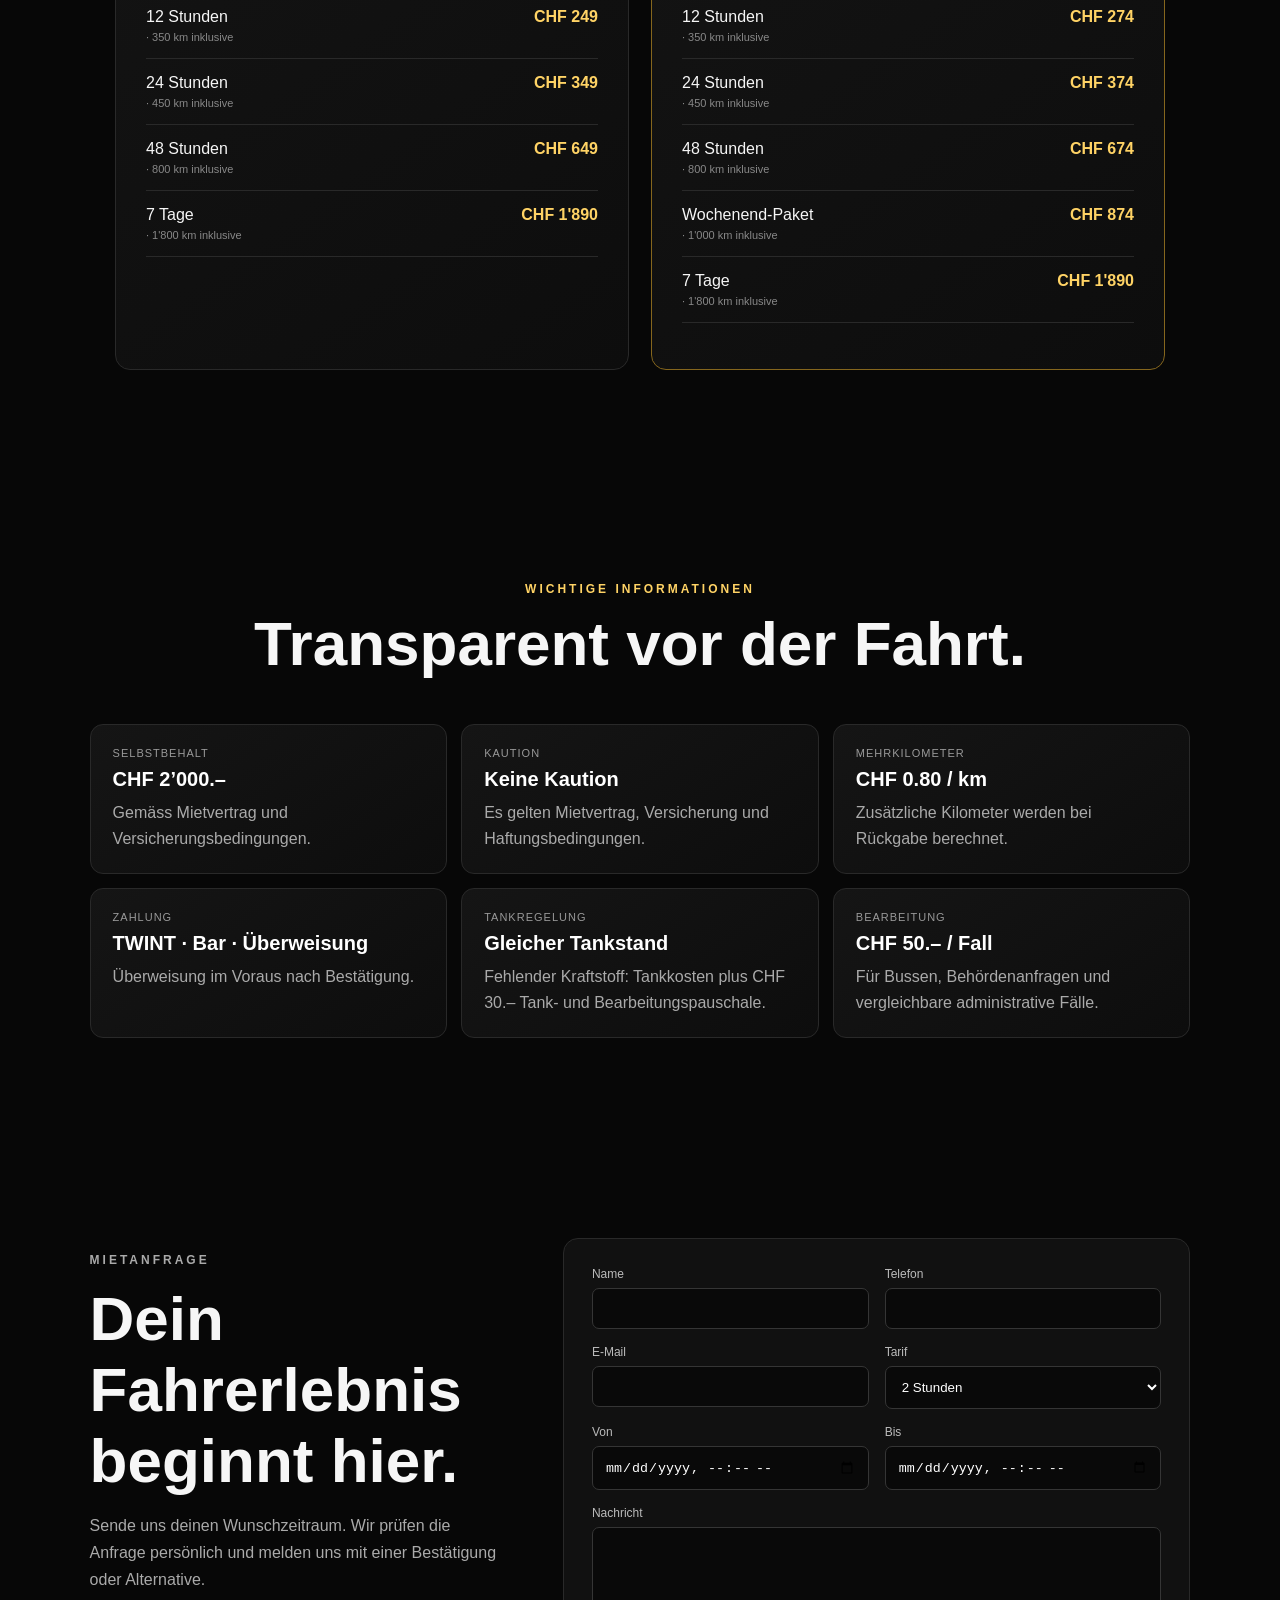
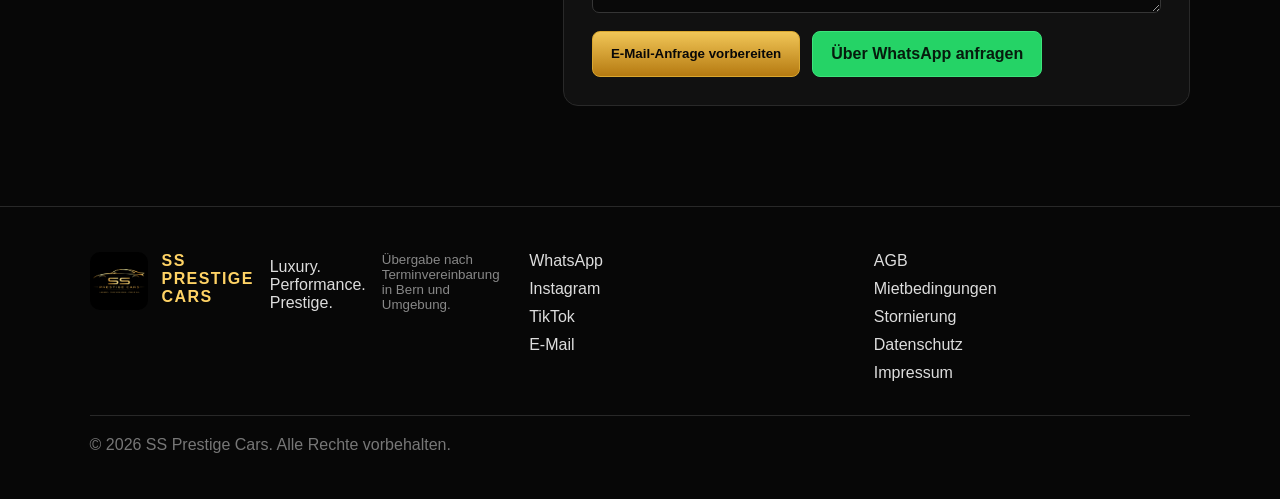
==== commit 1801ddaf: "Website-Bedingungen und Selbstbehalt aktualisieren" ====
--- a/index.html
+++ b/index.html
@@ -185,19 +185,18 @@
   </div>
 </section>
 
-
 <section class="section conditions" id="bedingungen">
   <div class="section-heading">
     <p class="eyebrow">WICHTIGE INFORMATIONEN</p>
     <h2>Transparent vor der Fahrt.</h2>
   </div>
   <div class="conditions-grid">
-    <article><span>Mindestalter</span><strong>18 Jahre</strong><p>Gültiger Führerschein und Ausweis erforderlich.</p></article>
+    <article><span>Selbstbehalt</span><strong>CHF 2’000.–</strong><p>Gemäss Mietvertrag und Versicherungsbedingungen.</p></article>
     <article><span>Kaution</span><strong>Keine Kaution</strong><p>Es gelten Mietvertrag, Versicherung und Haftungsbedingungen.</p></article>
-    <article><span>Mehrkilometer</span><strong>CHF 1.20 / km</strong><p>Zusätzliche Kilometer werden bei Rückgabe berechnet.</p></article>
+    <article><span>Mehrkilometer</span><strong>CHF 0.80 / km</strong><p>Zusätzliche Kilometer werden bei Rückgabe berechnet.</p></article>
     <article><span>Zahlung</span><strong>TWINT · Bar · Überweisung</strong><p>Überweisung im Voraus nach Bestätigung.</p></article>
-    <article><span>Tankregelung</span><strong>Gleicher Tankstand</strong><p>Das Fahrzeug wird mit vereinbartem Tankstand zurückgegeben.</p></article>
-    <article><span>Standort</span><strong>Bern und Umgebung</strong><p>Übergabeort wird individuell bestätigt.</p></article>
+    <article><span>Tankregelung</span><strong>Gleicher Tankstand</strong><p>Fehlender Kraftstoff: Tankkosten plus CHF 30.– Tank- und Bearbeitungspauschale.</p></article>
+    <article><span>Bearbeitung</span><strong>CHF 50.– / Fall</strong><p>Für Bussen, Behördenanfragen und vergleichbare administrative Fälle.</p></article>
   </div>
 </section>
 
@@ -231,7 +230,6 @@
 
 <a class="whatsapp-float" href="https://wa.me/41797862408?text=Hallo%20SS%20Prestige%20Cars%2C%20ich%20interessiere%20mich%20f%C3%BCr%20eine%20Miete." target="_blank" rel="noopener" aria-label="WhatsApp öffnen">WA</a>
 
-
 <dialog id="videoLightbox" class="video-lightbox">
   <button id="closeVideoLightbox" aria-label="Schliessen">×</button>
   <div class="video-frame">
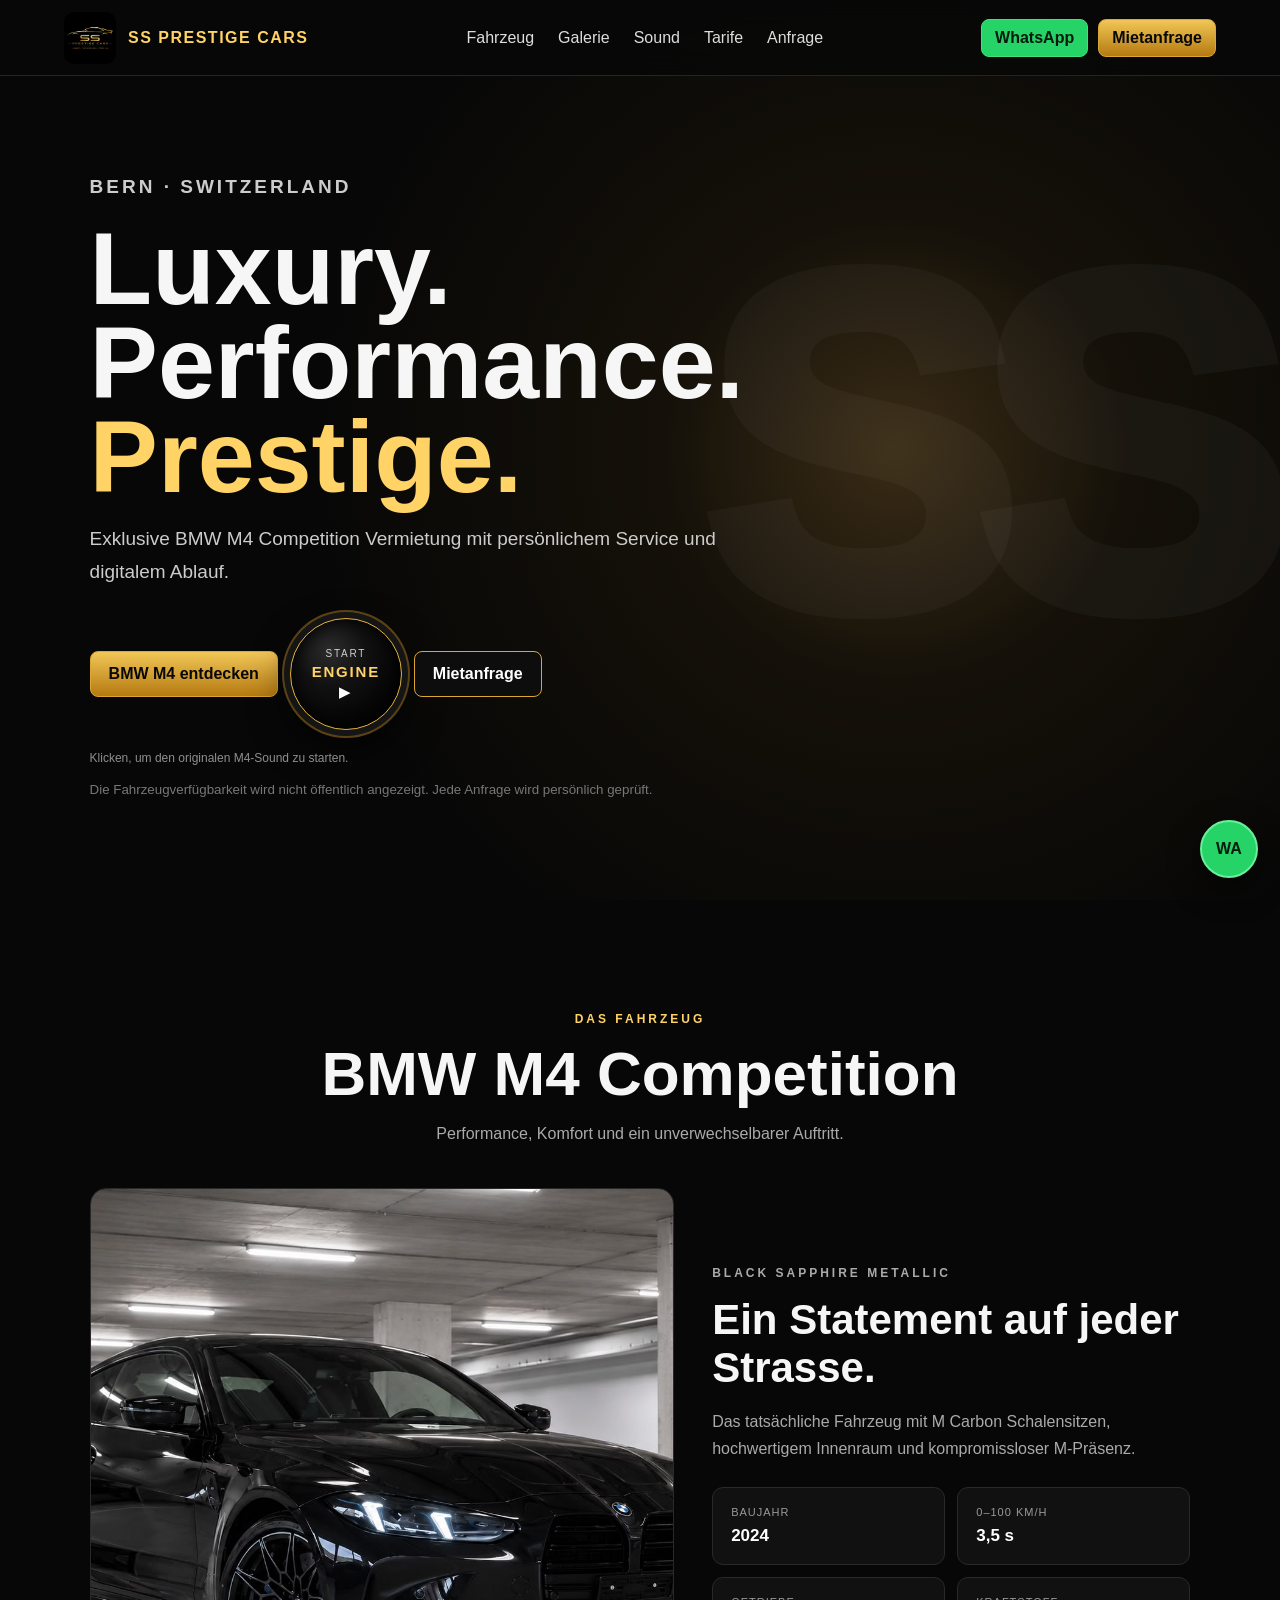
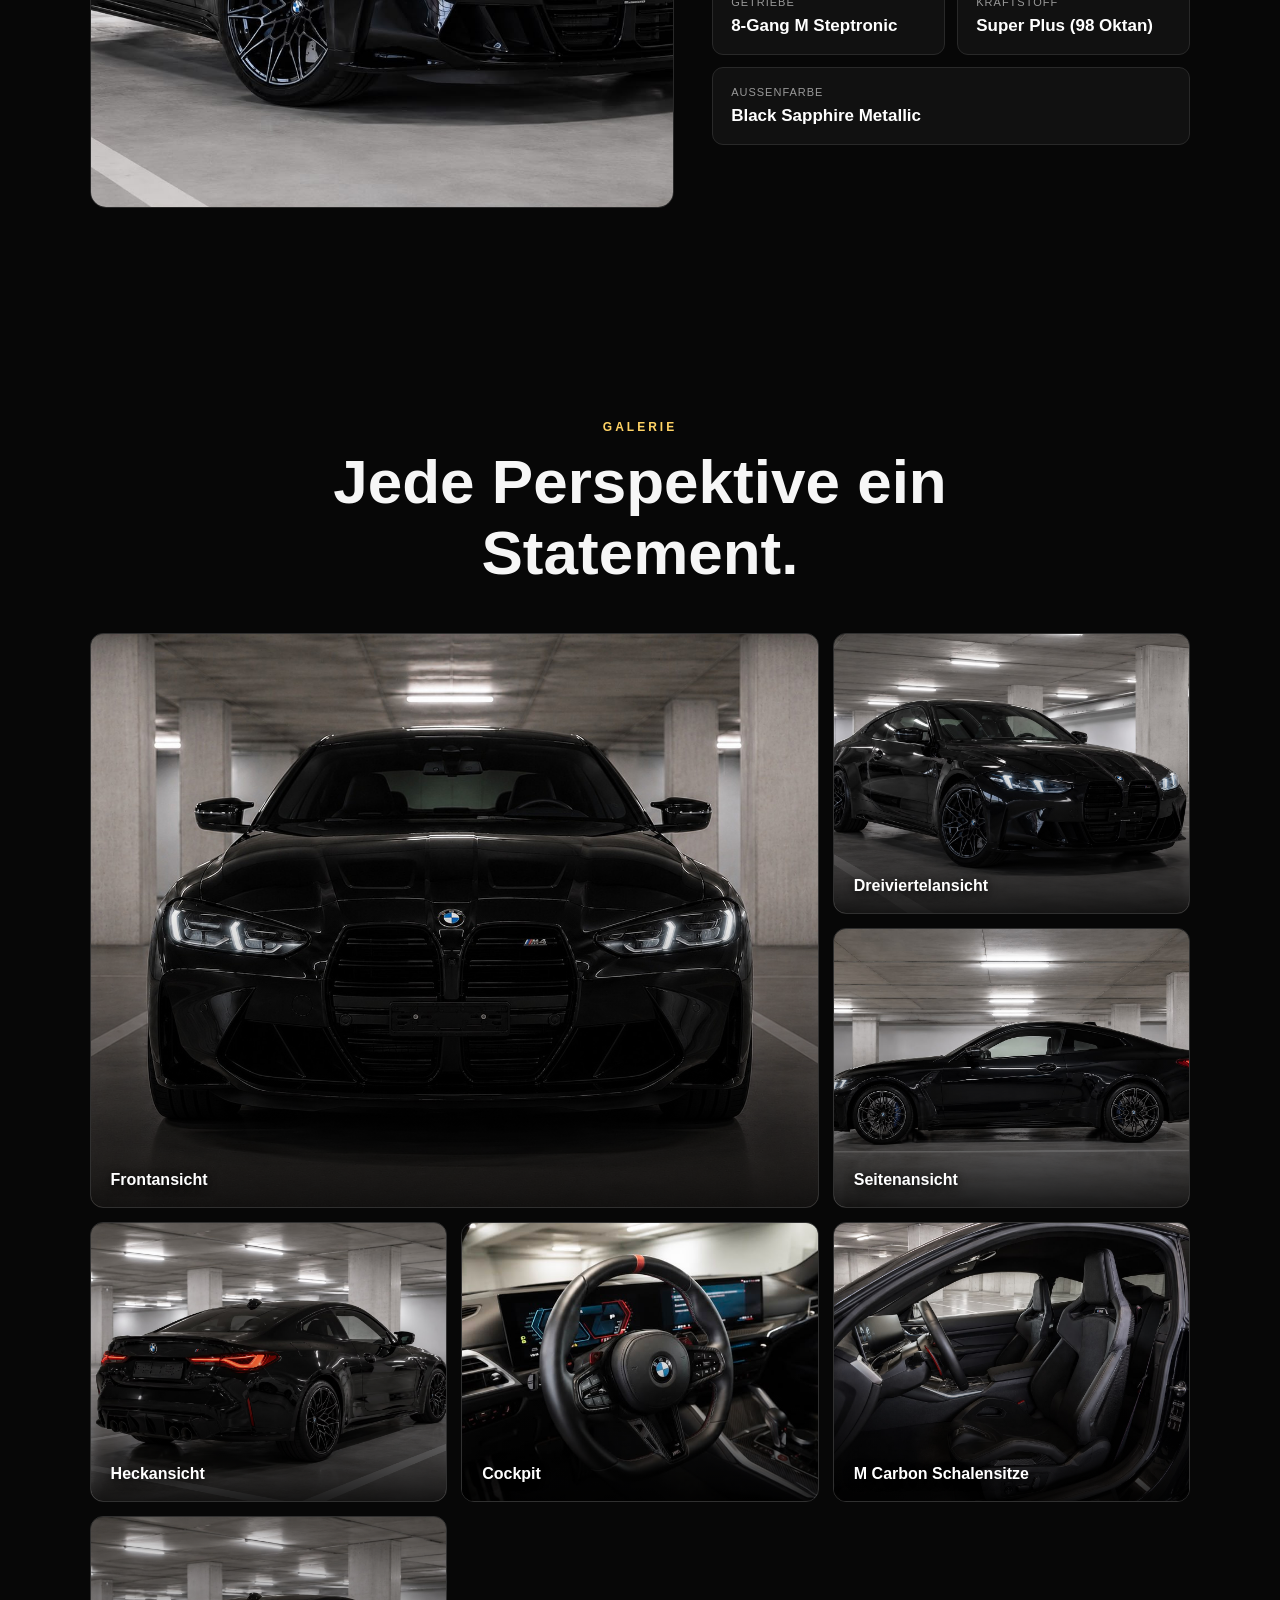
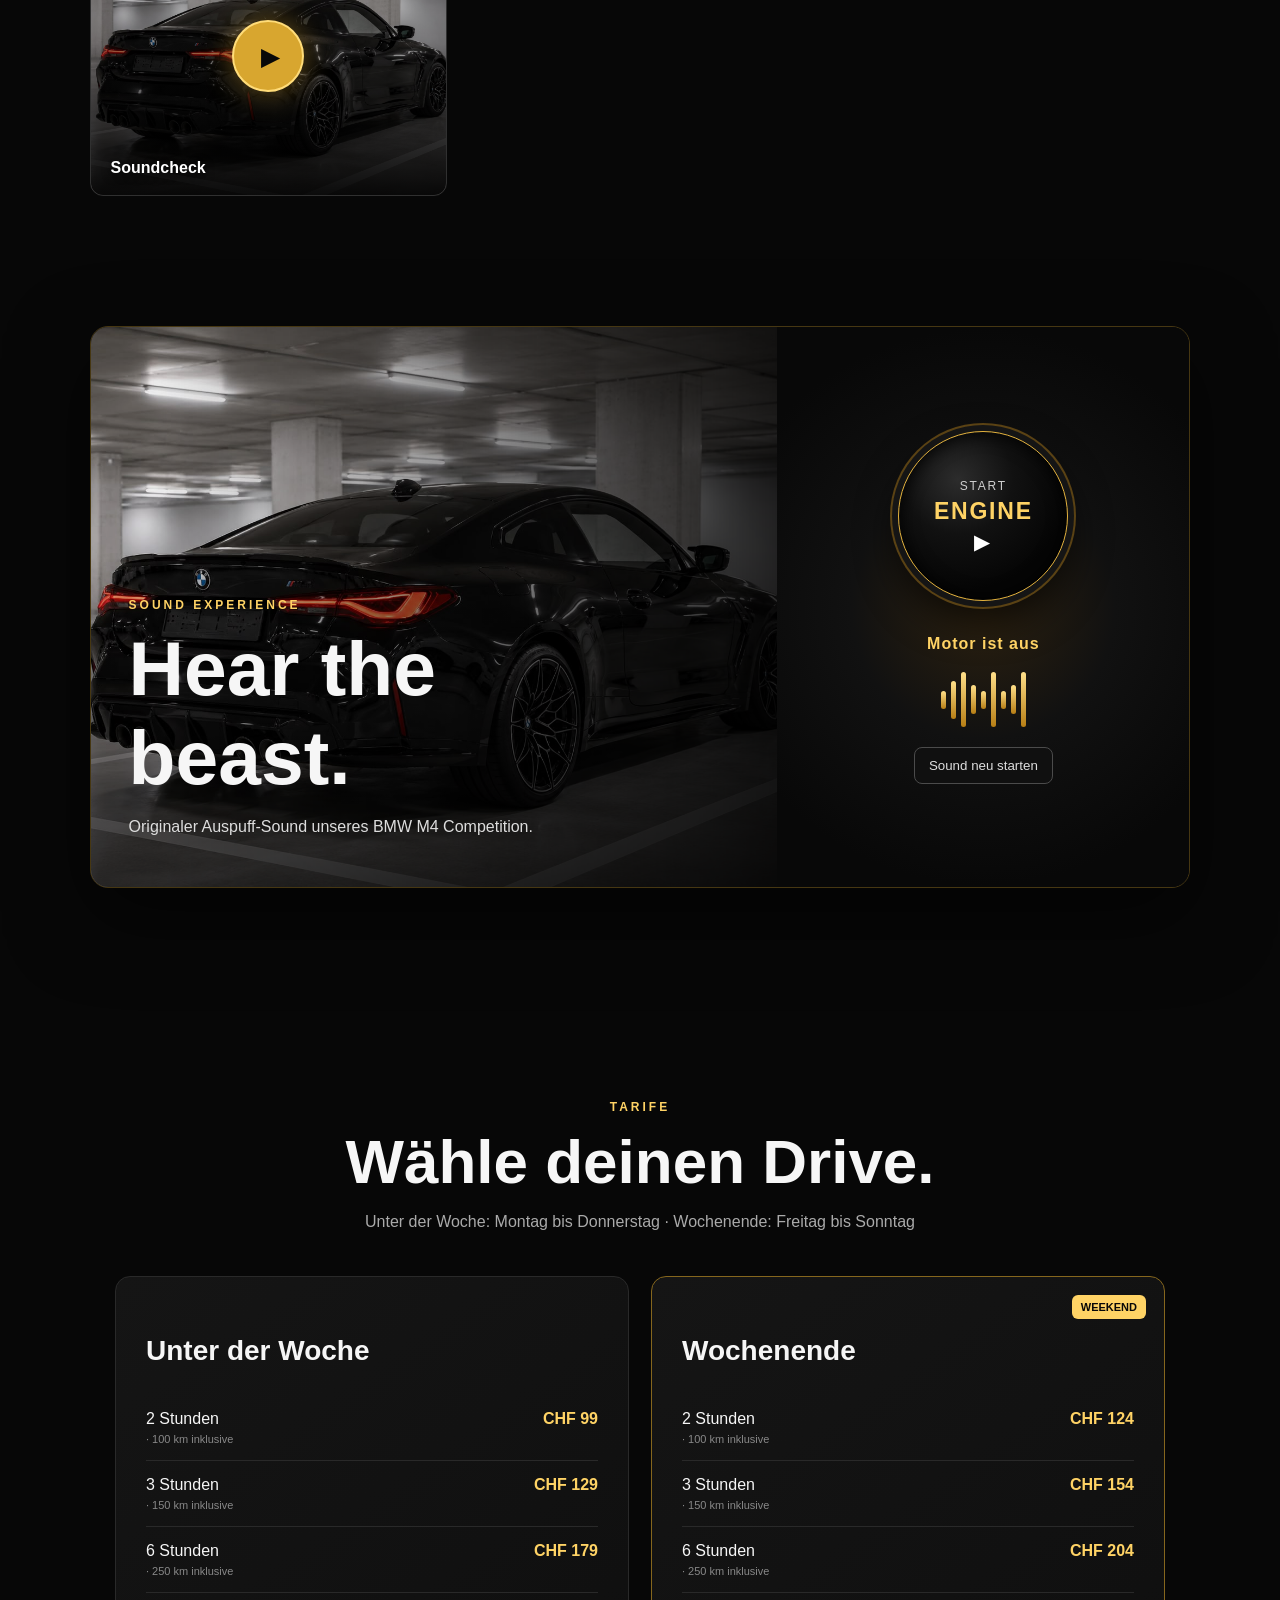
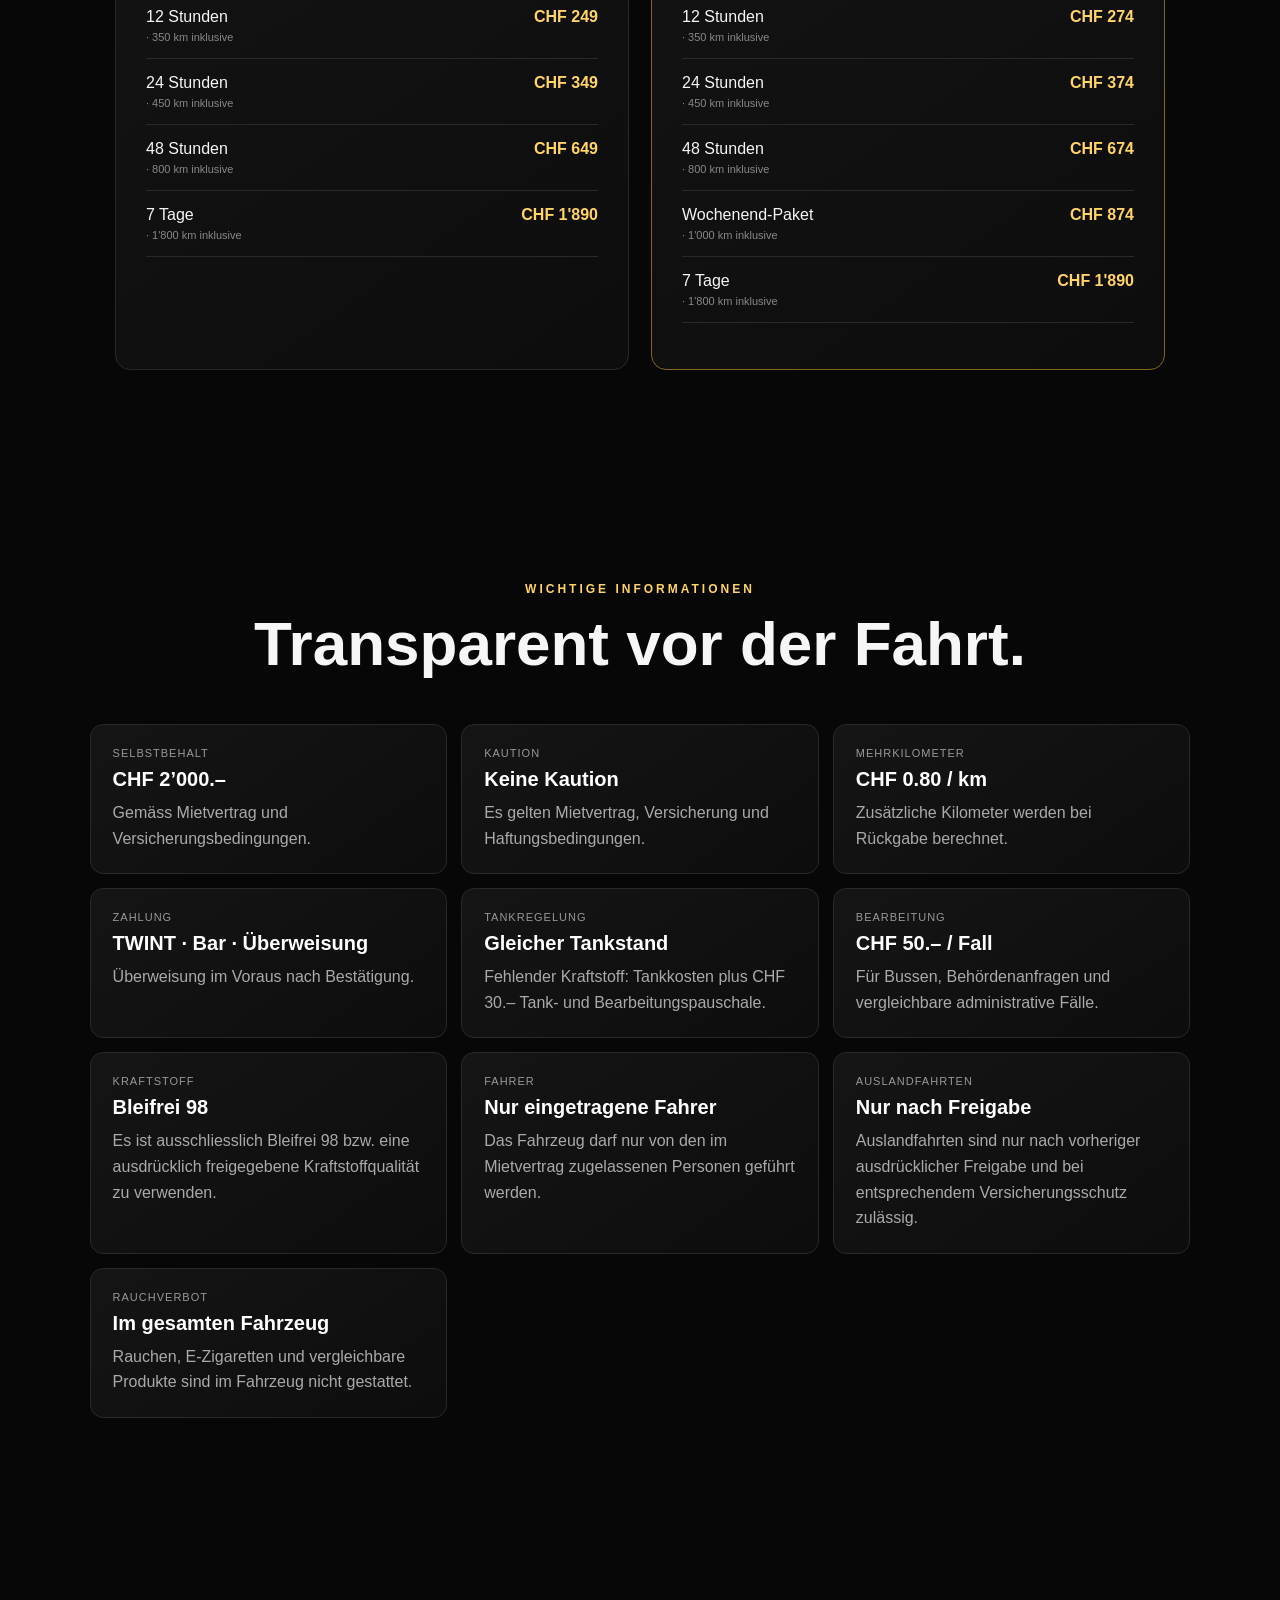
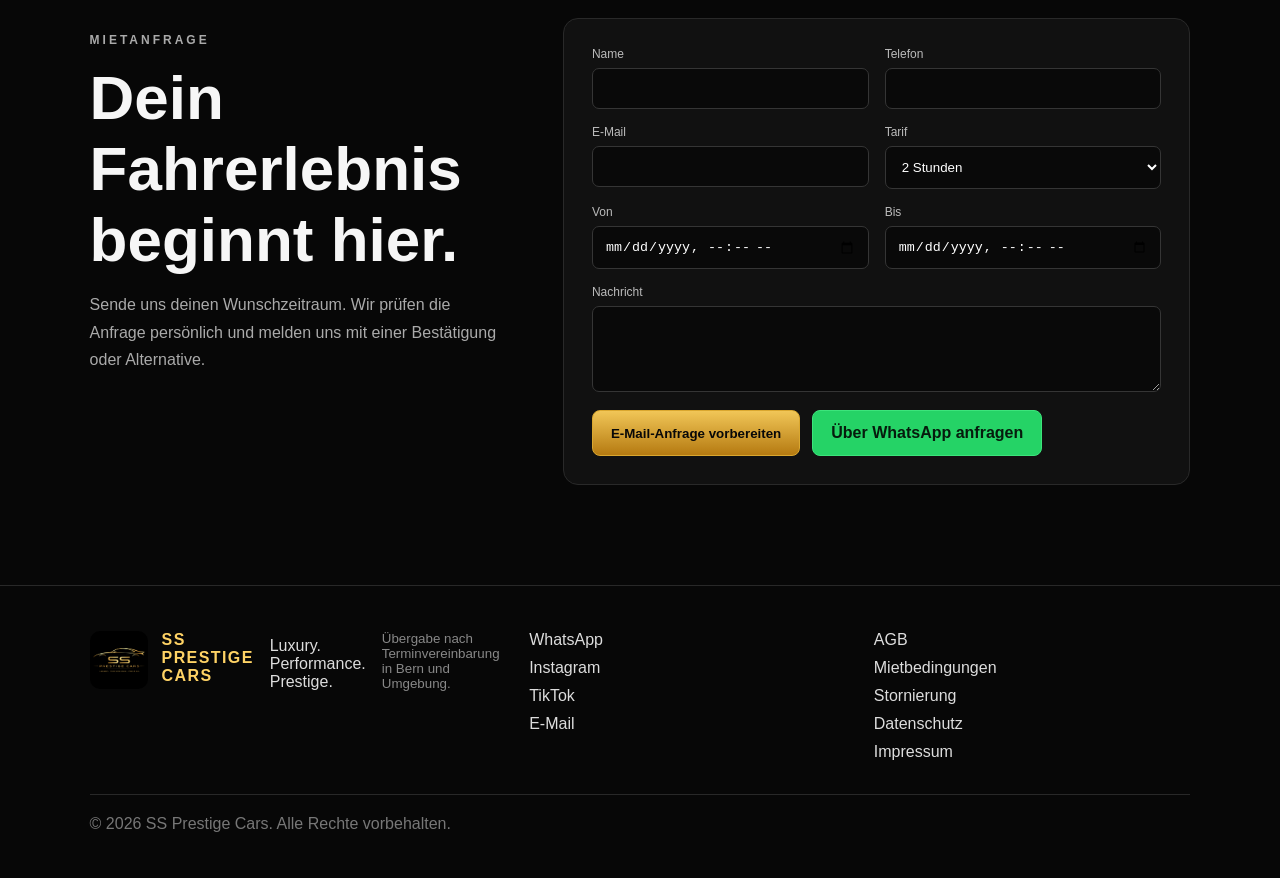
==== commit 4e6685a2: "Ergänze wichtige Mietinformationen auf der Startseite" ====
--- a/index.html
+++ b/index.html
@@ -197,6 +197,10 @@
     <article><span>Zahlung</span><strong>TWINT · Bar · Überweisung</strong><p>Überweisung im Voraus nach Bestätigung.</p></article>
     <article><span>Tankregelung</span><strong>Gleicher Tankstand</strong><p>Fehlender Kraftstoff: Tankkosten plus CHF 30.– Tank- und Bearbeitungspauschale.</p></article>
     <article><span>Bearbeitung</span><strong>CHF 50.– / Fall</strong><p>Für Bussen, Behördenanfragen und vergleichbare administrative Fälle.</p></article>
+    <article><span>Kraftstoff</span><strong>Bleifrei 98</strong><p>Es ist ausschliesslich Bleifrei 98 bzw. eine ausdrücklich freigegebene Kraftstoffqualität zu verwenden.</p></article>
+    <article><span>Fahrer</span><strong>Nur eingetragene Fahrer</strong><p>Das Fahrzeug darf nur von den im Mietvertrag zugelassenen Personen geführt werden.</p></article>
+    <article><span>Auslandfahrten</span><strong>Nur nach Freigabe</strong><p>Auslandfahrten sind nur nach vorheriger ausdrücklicher Freigabe und bei entsprechendem Versicherungsschutz zulässig.</p></article>
+    <article><span>Rauchverbot</span><strong>Im gesamten Fahrzeug</strong><p>Rauchen, E-Zigaretten und vergleichbare Produkte sind im Fahrzeug nicht gestattet.</p></article>
   </div>
 </section>
 
